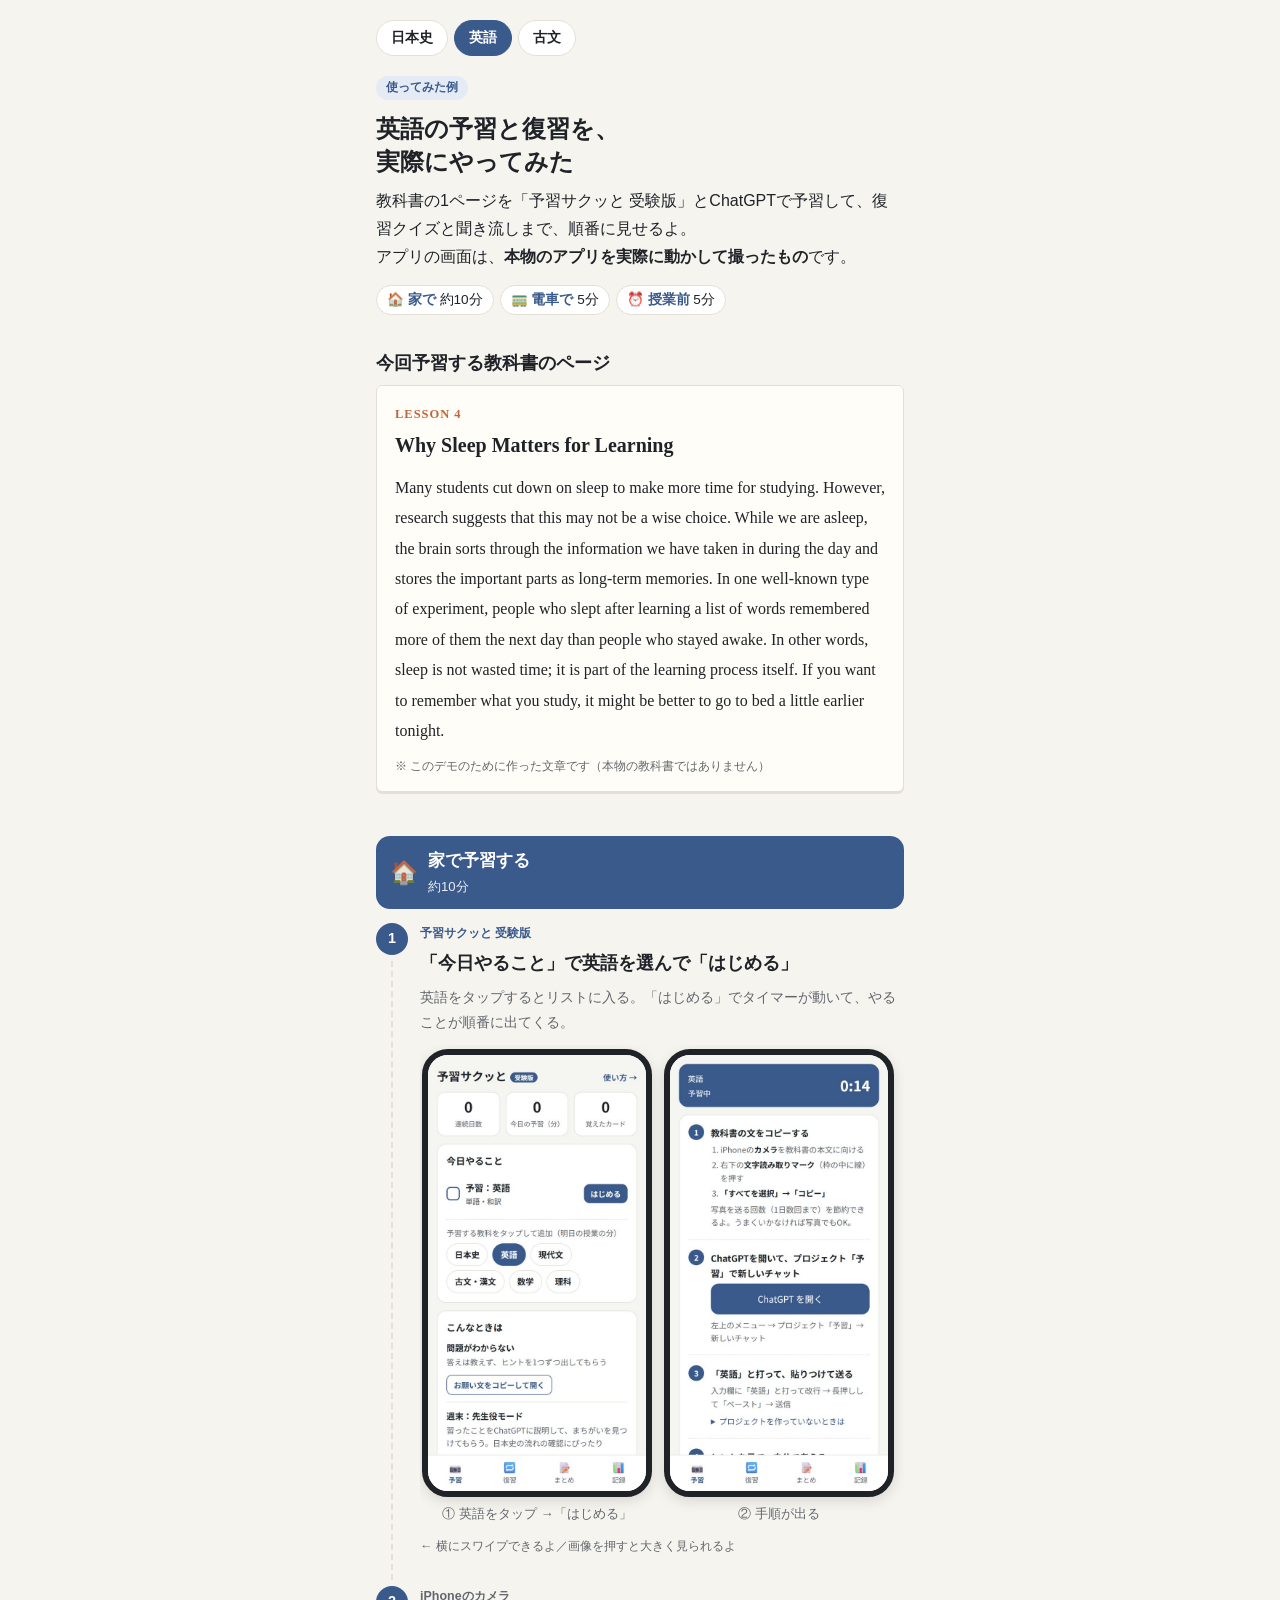
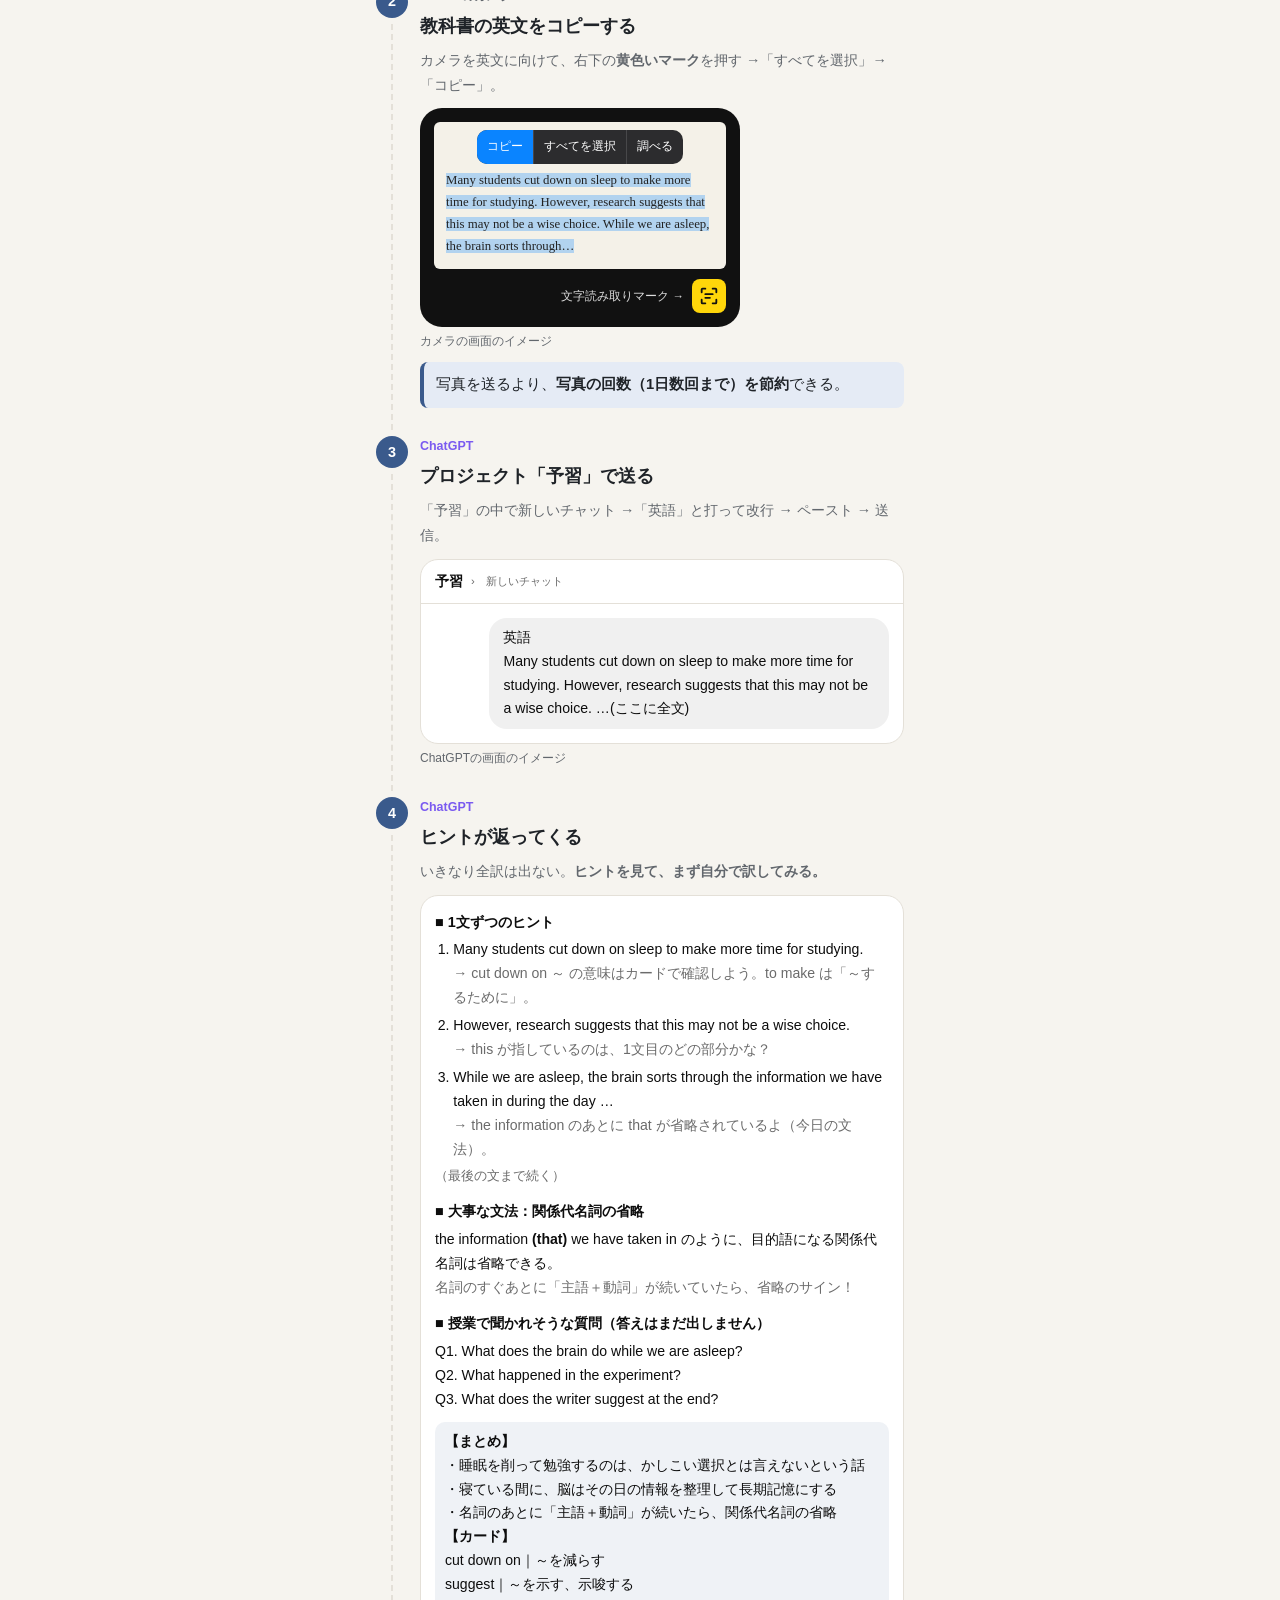
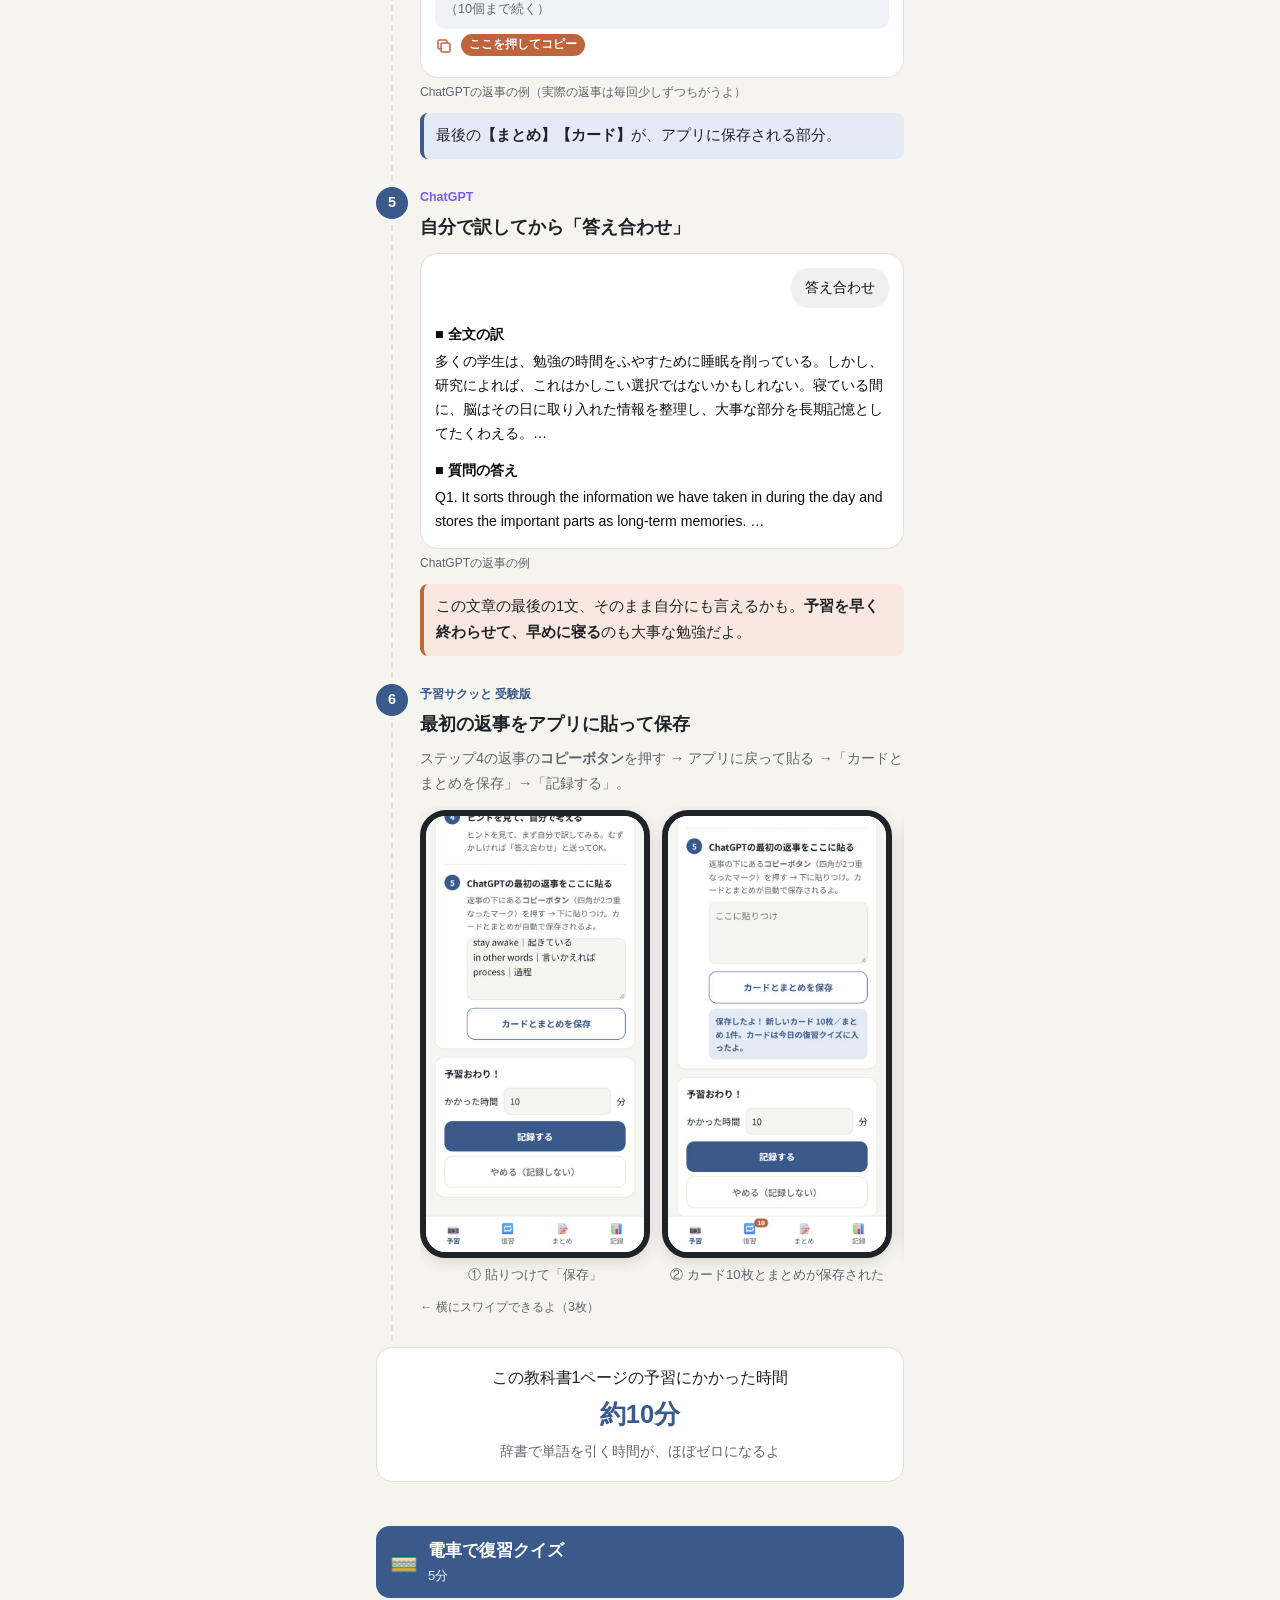
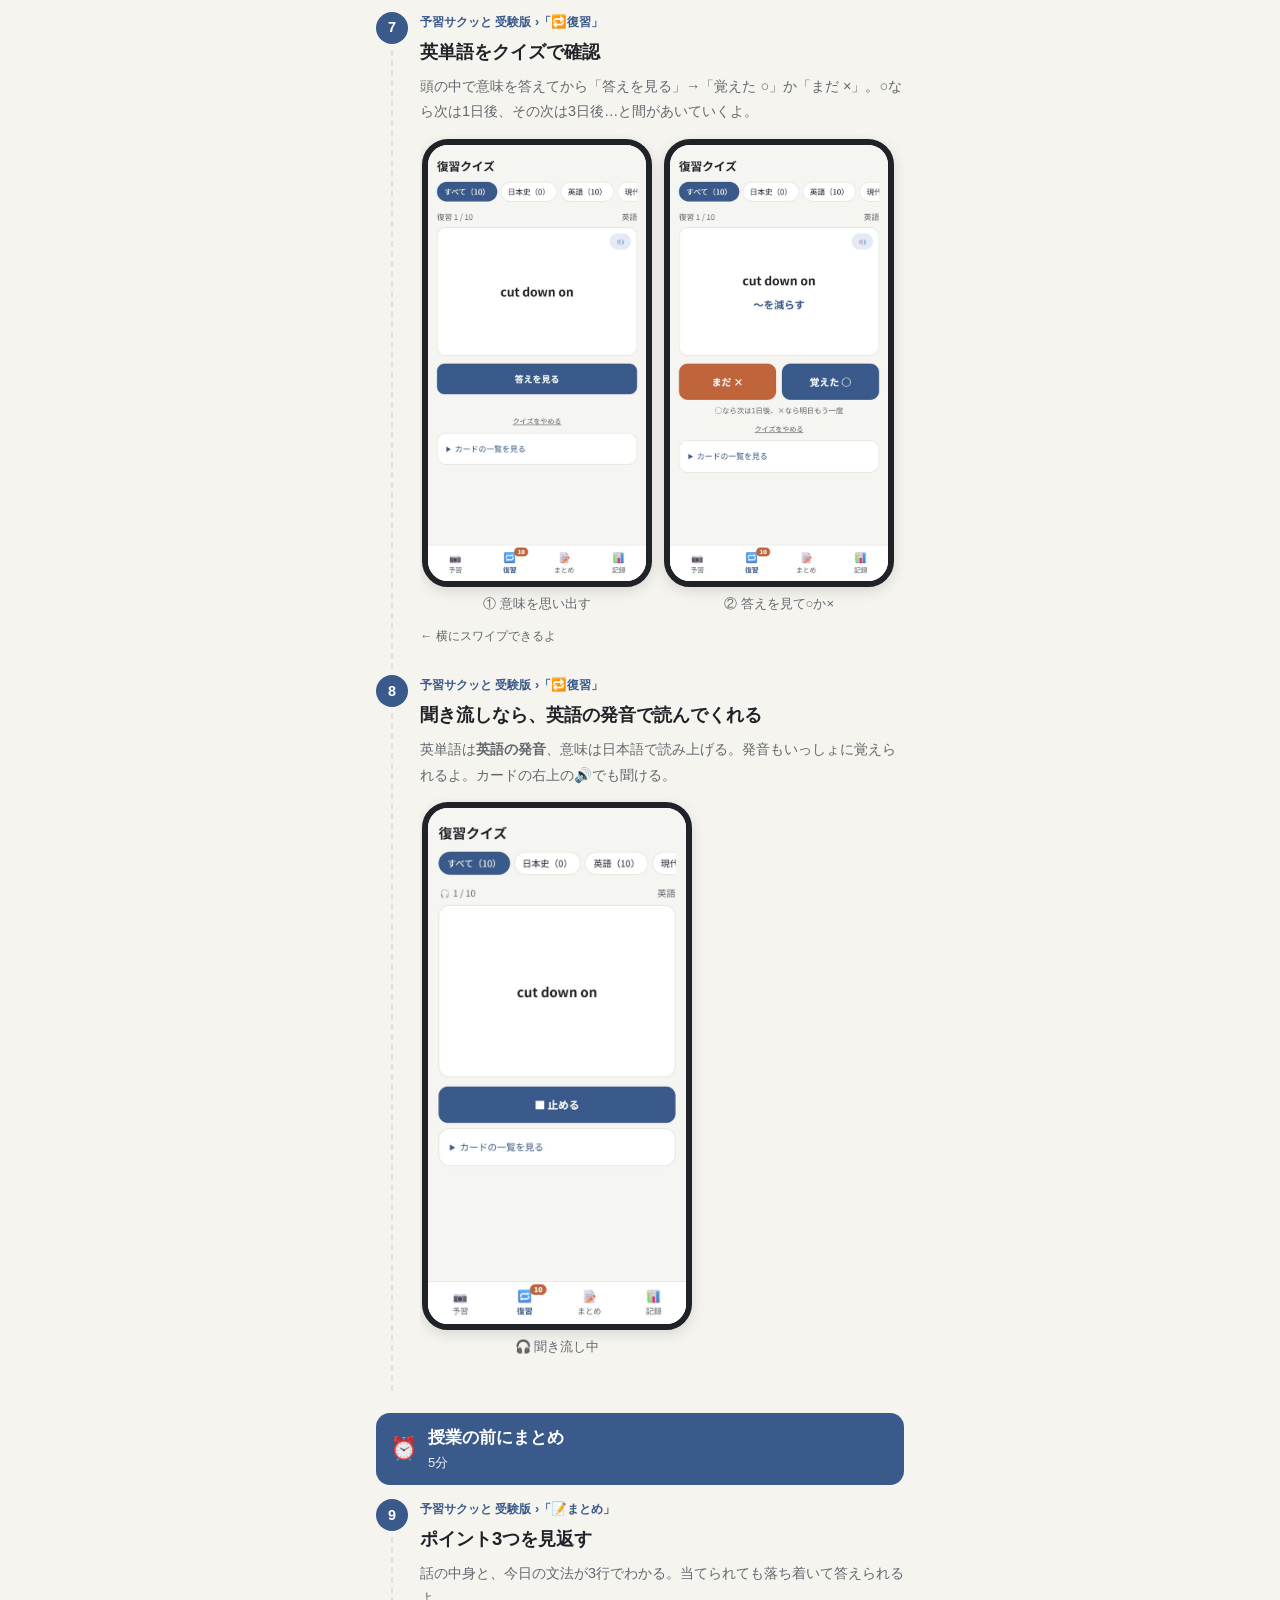
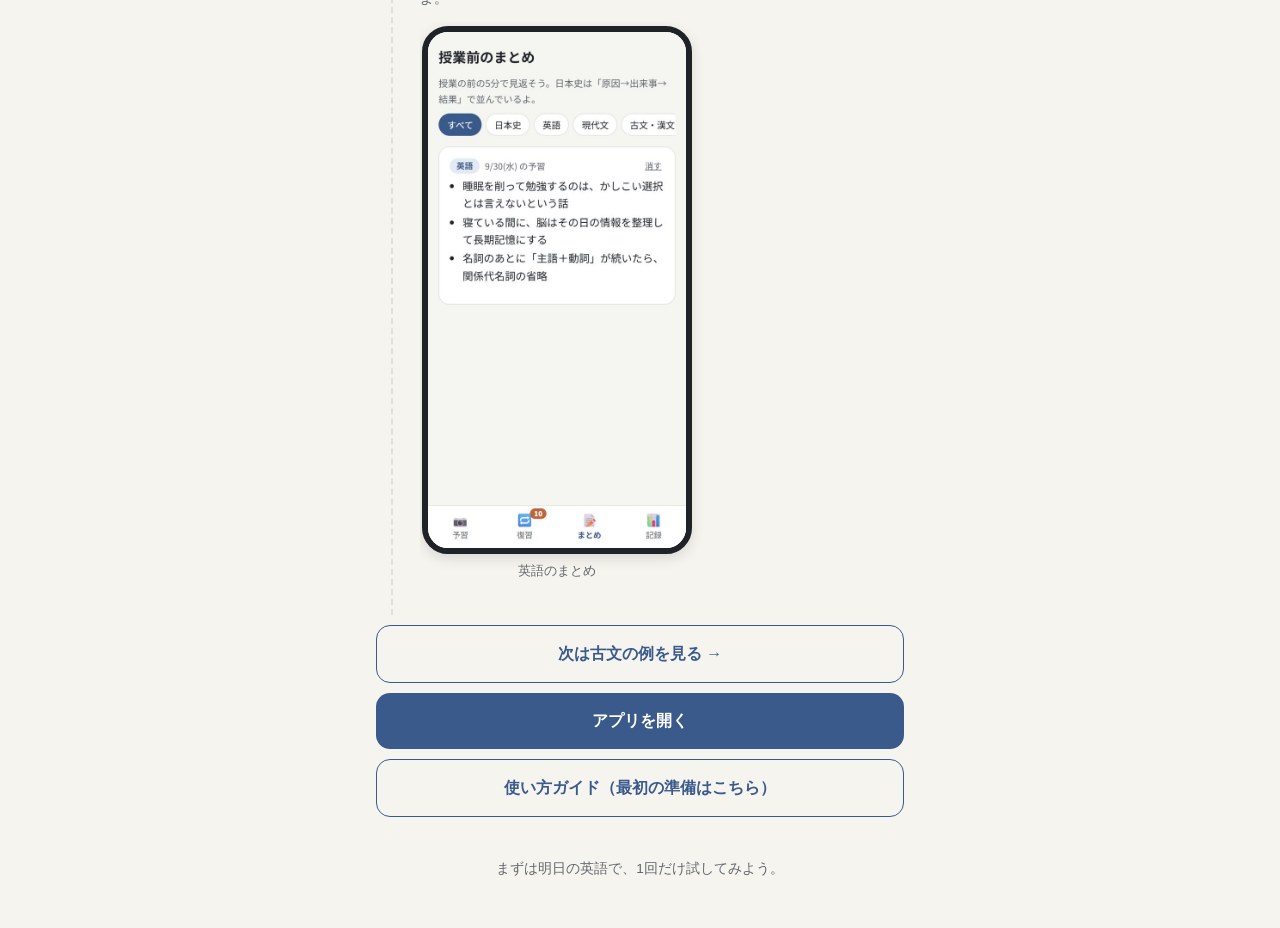
==== demo-en.html @ 30ebc2fa "英語（睡眠と記憶）と古文（伊勢物語・東下り）の「使ってみた例」ページを追加 Co-Authored-By: Claude Opus 5.5 <noreply@anthropic.com>" ====
<!DOCTYPE html>
<html lang="ja">
<head>
<meta charset="UTF-8">
<meta name="viewport" content="width=device-width, initial-scale=1, viewport-fit=cover">
<meta name="robots" content="noindex">
<meta name="theme-color" content="#3a5a8c">
<title>予習サクッと 受験版 使ってみた例（英語）</title>
<meta name="description" content="英語の教科書1ページを、予習サクッと 受験版とChatGPTで予習し、復習クイズ・聞き流しまでやってみた実例">
<link rel="icon" href="favicon.png">
<link rel="apple-touch-icon" href="apple-touch-icon.png">
<link rel="stylesheet" href="demo/demo.css?v=1">
</head>
<body>
<div class="wrap">

  <nav class="subj-nav" aria-label="教科">
    <a href="demo.html">日本史</a>
    <a href="demo-en.html" class="on">英語</a>
    <a href="demo-ko.html">古文</a>
  </nav>
  <span class="tag">使ってみた例</span>
  <h1>英語の予習と復習を、<br>実際にやってみた</h1>
  <p>教科書の1ページを「予習サクッと 受験版」とChatGPTで予習して、復習クイズと聞き流しまで、順番に見せるよ。<br>アプリの画面は、<b>本物のアプリを実際に動かして撮ったもの</b>です。</p>
  <div class="flow">
    <span>🏠 <b>家で</b> 約10分</span>
    <span>🚃 <b>電車で</b> 5分</span>
    <span>⏰ <b>授業前</b> 5分</span>
  </div>

  <!-- 教科書 -->
  <h2 style="margin-top:32px">今回予習する教科書のページ</h2>
  <div class="textbook">
    <div class="lesson">LESSON 4</div>
    <h3>Why Sleep Matters for Learning</h3>
    <p>Many students cut down on sleep to make more time for studying. However, research suggests that this may not be a wise choice. While we are asleep, the brain sorts through the information we have taken in during the day and stores the important parts as long-term memories. In one well-known type of experiment, people who slept after learning a list of words remembered more of them the next day than people who stayed awake. In other words, sleep is not wasted time; it is part of the learning process itself. If you want to remember what you study, it might be better to go to bed a little earlier tonight.</p>
    <div class="note">※ このデモのために作った文章です（本物の教科書ではありません）</div>
  </div>

  <!-- ===== 家で ===== -->
  <div class="scene-head"><span class="icon">🏠</span><div><b>家で予習する</b><span>約10分</span></div></div>

  <div class="step" data-no="1">
    <div class="where app">予習サクッと 受験版</div>
    <h2>「今日やること」で英語を選んで「はじめる」</h2>
    <p class="sub" style="margin:0">英語をタップするとリストに入る。「はじめる」でタイマーが動いて、やることが順番に出てくる。</p>
    <div class="shots">
      <figure><div class="phone"><a href="demo/en-01-plan.jpg"><img src="demo/en-01-plan.jpg" alt="今日やることの画面。英語をタップしてリストに追加したところ" width="600" height="1200" loading="lazy"></a></div><figcaption>① 英語をタップ →「はじめる」</figcaption></figure>
      <figure><div class="phone"><a href="demo/en-02-steps.jpg"><img src="demo/en-02-steps.jpg" alt="英語の予習の手順が表示された画面" width="600" height="1200" loading="lazy"></a></div><figcaption>② 手順が出る</figcaption></figure>
    </div>
    <div class="swipe">← 横にスワイプできるよ／画像を押すと大きく見られるよ</div>
  </div>

  <div class="step" data-no="2">
    <div class="where">iPhoneのカメラ</div>
    <h2>教科書の英文をコピーする</h2>
    <p class="sub" style="margin:0">カメラを英文に向けて、右下の<b>黄色いマーク</b>を押す →「すべてを選択」→「コピー」。</p>
    <div class="camera" aria-label="カメラの文字読み取りのイメージ">
      <div class="menu"><span class="hi">コピー</span><span>すべてを選択</span><span>調べる</span></div>
      <div class="view" style="padding-top:48px">
        <mark>Many students cut down on sleep to make more time for studying. However, research suggests that this may not be a wise choice. While we are asleep, the brain sorts through…</mark>
      </div>
      <div class="bottom">
        <small>文字読み取りマーク →</small>
        <div class="livetext" aria-hidden="true">
          <svg width="22" height="22" viewBox="0 0 24 24" fill="none" stroke="#111" stroke-width="2" stroke-linecap="round"><path d="M4 8V5a1 1 0 0 1 1-1h3M16 4h3a1 1 0 0 1 1 1v3M20 16v3a1 1 0 0 1-1 1h-3M8 20H5a1 1 0 0 1-1-1v-3"/><path d="M8 10h8M8 14h5"/></svg>
        </div>
      </div>
    </div>
    <div class="caption-img">カメラの画面のイメージ</div>
    <div class="point">写真を送るより、<b>写真の回数（1日数回まで）を節約</b>できる。</div>
  </div>

  <div class="step" data-no="3">
    <div class="where chat">ChatGPT</div>
    <h2>プロジェクト「予習」で送る</h2>
    <p class="sub" style="margin:0">「予習」の中で新しいチャット →「英語」と打って改行 → ペースト → 送信。</p>
    <div class="gpt">
      <div class="bar">予習 <small>›　新しいチャット</small></div>
      <div class="body">
        <div class="user">英語
Many students cut down on sleep to make more time for studying. However, research suggests that this may not be a wise choice. …(ここに全文)</div>
      </div>
    </div>
    <div class="caption-img">ChatGPTの画面のイメージ</div>
  </div>

  <div class="step" data-no="4">
    <div class="where chat">ChatGPT</div>
    <h2>ヒントが返ってくる</h2>
    <p class="sub" style="margin:0">いきなり全訳は出ない。<b>ヒントを見て、まず自分で訳してみる。</b></p>
    <div class="gpt">
      <div class="body">
        <div class="ai">
          <h4>■ 1文ずつのヒント</h4>
          <ol>
            <li>Many students cut down on sleep to make more time for studying.<br><span class="hint">→ cut down on ～ の意味はカードで確認しよう。to make は「～するために」。</span></li>
            <li>However, research suggests that this may not be a wise choice.<br><span class="hint">→ this が指しているのは、1文目のどの部分かな？</span></li>
            <li>While we are asleep, the brain sorts through the information we have taken in during the day …<br><span class="hint">→ the information のあとに that が省略されているよ（今日の文法）。</span></li>
          </ol>
          <div class="more">（最後の文まで続く）</div>
          <h4>■ 大事な文法：関係代名詞の省略</h4>
          <p style="margin:0">the information <b>(that)</b> we have taken in のように、目的語になる関係代名詞は省略できる。<br><span class="hint">名詞のすぐあとに「主語＋動詞」が続いていたら、省略のサイン！</span></p>
          <h4>■ 授業で聞かれそうな質問（答えはまだ出しません）</h4>
          <p style="margin:0">Q1. What does the brain do while we are asleep?<br>Q2. What happened in the experiment?<br>Q3. What does the writer suggest at the end?</p>
          <div class="fmt">
            <b>【まとめ】</b><br>
            ・睡眠を削って勉強するのは、かしこい選択とは言えないという話<br>
            ・寝ている間に、脳はその日の情報を整理して長期記憶にする<br>
            ・名詞のあとに「主語＋動詞」が続いたら、関係代名詞の省略<br>
            <b>【カード】</b><br>
            cut down on｜～を減らす<br>
            suggest｜～を示す、示唆する<br>
            <span class="more">（10個まで続く）</span>
          </div>
          <div class="tools" aria-label="返事の下のボタン">
            <span class="copy" aria-label="コピー"><svg viewBox="0 0 24 24" fill="none" stroke="currentColor" stroke-width="2"><rect x="8" y="8" width="12" height="12" rx="2"/><path d="M16 8V6a2 2 0 0 0-2-2H6a2 2 0 0 0-2 2v8a2 2 0 0 0 2 2h2"/></svg></span>
          </div>
        </div>
      </div>
    </div>
    <div class="caption-img">ChatGPTの返事の例（実際の返事は毎回少しずつちがうよ）</div>
    <div class="point">最後の<b>【まとめ】【カード】</b>が、アプリに保存される部分。</div>
  </div>

  <div class="step" data-no="5">
    <div class="where chat">ChatGPT</div>
    <h2>自分で訳してから「答え合わせ」</h2>
    <div class="gpt">
      <div class="body">
        <div class="user">答え合わせ</div>
        <div class="ai">
          <h4>■ 全文の訳</h4>
          <p style="margin:0">多くの学生は、勉強の時間をふやすために睡眠を削っている。しかし、研究によれば、これはかしこい選択ではないかもしれない。寝ている間に、脳はその日に取り入れた情報を整理し、大事な部分を長期記憶としてたくわえる。…</p>
          <h4>■ 質問の答え</h4>
          <p style="margin:0">Q1. It sorts through the information we have taken in during the day and stores the important parts as long-term memories. …</p>
        </div>
      </div>
    </div>
    <div class="caption-img">ChatGPTの返事の例</div>
    <div class="point warm">この文章の最後の1文、そのまま自分にも言えるかも。<b>予習を早く終わらせて、早めに寝る</b>のも大事な勉強だよ。</div>
  </div>

  <div class="step" data-no="6">
    <div class="where app">予習サクッと 受験版</div>
    <h2>最初の返事をアプリに貼って保存</h2>
    <p class="sub" style="margin:0">ステップ4の返事の<b>コピーボタン</b>を押す → アプリに戻って貼る →「カードとまとめを保存」→「記録する」。</p>
    <div class="shots">
      <figure><div class="phone"><a href="demo/en-03-paste.jpg"><img src="demo/en-03-paste.jpg" alt="ChatGPTの返事を貼りつけた画面" width="600" height="1200" loading="lazy"></a></div><figcaption>① 貼りつけて「保存」</figcaption></figure>
      <figure><div class="phone"><a href="demo/en-04-saved.jpg"><img src="demo/en-04-saved.jpg" alt="新しいカード10枚、まとめ1件を保存したと表示されている" width="600" height="1200" loading="lazy"></a></div><figcaption>② カード10枚とまとめが保存された</figcaption></figure>
      <figure><div class="phone"><a href="demo/en-05-done.jpg"><img src="demo/en-05-done.jpg" alt="今日やることの英語に✓がつき、復習クイズ10枚が表示されている" width="600" height="1200" loading="lazy"></a></div><figcaption>③「記録する」で ✓</figcaption></figure>
    </div>
    <div class="swipe">← 横にスワイプできるよ（3枚）</div>
  </div>

  <div class="total">この教科書1ページの予習にかかった時間<br><b>約10分</b><br><span class="sub">辞書で単語を引く時間が、ほぼゼロになるよ</span></div>

  <!-- ===== 電車で ===== -->
  <div class="scene-head"><span class="icon">🚃</span><div><b>電車で復習クイズ</b><span>5分</span></div></div>

  <div class="step" data-no="7">
    <div class="where app">予習サクッと 受験版 ›「🔁復習」</div>
    <h2>英単語をクイズで確認</h2>
    <p class="sub" style="margin:0">頭の中で意味を答えてから「答えを見る」→「覚えた ○」か「まだ ×」。○なら次は1日後、その次は3日後…と間があいていくよ。</p>
    <div class="shots">
      <figure><div class="phone"><a href="demo/en-07-quiz-q.jpg"><img src="demo/en-07-quiz-q.jpg" alt="クイズの問題。cut down on と表示されている" width="600" height="1200" loading="lazy"></a></div><figcaption>① 意味を思い出す</figcaption></figure>
      <figure><div class="phone"><a href="demo/en-08-quiz-a.jpg"><img src="demo/en-08-quiz-a.jpg" alt="クイズの答え。〜を減らす と表示されている" width="600" height="1200" loading="lazy"></a></div><figcaption>② 答えを見て○か×</figcaption></figure>
    </div>
    <div class="swipe">← 横にスワイプできるよ</div>
  </div>

  <div class="step" data-no="8">
    <div class="where app">予習サクッと 受験版 ›「🔁復習」</div>
    <h2>聞き流しなら、英語の発音で読んでくれる</h2>
    <p class="sub" style="margin:0">英単語は<b>英語の発音</b>、意味は日本語で読み上げる。発音もいっしょに覚えられるよ。カードの右上の🔊でも聞ける。</p>
    <div class="shots one">
      <figure><div class="phone"><a href="demo/en-10-listen.jpg"><img src="demo/en-10-listen.jpg" alt="聞き流しの画面。cut down on が表示され、止めるボタンがある" width="600" height="1200" loading="lazy"></a></div><figcaption>🎧 聞き流し中</figcaption></figure>
    </div>
  </div>

  <!-- ===== 授業前 ===== -->
  <div class="scene-head"><span class="icon">⏰</span><div><b>授業の前にまとめ</b><span>5分</span></div></div>
  <div class="step" data-no="9">
    <div class="where app">予習サクッと 受験版 ›「📝まとめ」</div>
    <h2>ポイント3つを見返す</h2>
    <p class="sub" style="margin:0">話の中身と、今日の文法が3行でわかる。当てられても落ち着いて答えられるよ。</p>
    <div class="shots one">
      <figure><div class="phone"><a href="demo/en-11-notes.jpg"><img src="demo/en-11-notes.jpg" alt="授業前のまとめ画面。英語のポイントが3つ並んでいる" width="600" height="1200" loading="lazy"></a></div><figcaption>英語のまとめ</figcaption></figure>
    </div>
  </div>

  <div style="display:grid;gap:10px;margin-top:32px">
    <a class="btn ghost" href="demo-ko.html">次は古文の例を見る →</a>
    <a class="btn" href="./">アプリを開く</a>
    <a class="btn ghost" href="guide.html#junbi">使い方ガイド（最初の準備はこちら）</a>
  </div>
  <footer>まずは明日の英語で、1回だけ試してみよう。</footer>
</div>
</body>
</html>
---- demo/demo.css ----
/* 使ってみた例（demo*.html）の共通デザイン（予習サクッとの demo.css を青にしたもの） */
:root {
  --bg: #f6f4ef;
  --card: #ffffff;
  --text: #1f2328;
  --sub: #62676d;
  --line: #e4e0d8;
  --accent: #3a5a8c;
  --on-accent: #ffffff;
  --accent-soft: #e5ebf5;
  --warm: #c0643c;
  --warm-soft: #f8e8df;
  --paper: #fffdf7;
  --gpt-bg: #ffffff;
  --gpt-user: #f0f0f0;
  --gpt-text: #0d0d0d;
  --gpt-sub: #6b6b6b;
}
@media (prefers-color-scheme: dark) {
  :root {
    --bg: #17191c;
    --card: #22252a;
    --text: #eceae6;
    --sub: #a3a7ad;
    --line: #34383e;
    --accent: #92b1e3;
    --on-accent: #111a2a;
    --accent-soft: #232d3d;
    --warm: #e38c64;
    --warm-soft: #3a2a22;
    --paper: #26241f;
    --gpt-bg: #212121;
    --gpt-user: #303030;
    --gpt-text: #ececec;
    --gpt-sub: #a0a0a0;
  }
}
* { box-sizing: border-box; }
html, body { margin: 0; }
body {
  background: var(--bg);
  color: var(--text);
  font-family: -apple-system, BlinkMacSystemFont, "Hiragino Sans", "Noto Sans JP", "Yu Gothic UI", sans-serif;
  line-height: 1.75;
  -webkit-text-size-adjust: 100%;
}
.wrap { max-width: 560px; margin: 0 auto; padding: 20px 16px calc(48px + env(safe-area-inset-bottom)); }
h1 { font-size: 1.5rem; line-height: 1.4; margin: 12px 0 8px; }
h2 { font-size: 1.15rem; margin: 0 0 6px; }
p { margin: 0 0 12px; }
.sub { color: var(--sub); font-size: .9rem; }
.tag {
  display: inline-block; background: var(--accent-soft); color: var(--accent);
  font-size: .78rem; font-weight: 700; padding: 1px 10px; border-radius: 99px;
}
.tag.warm { background: var(--warm-soft); color: var(--warm); }
.btn {
  display: block; text-align: center; text-decoration: none;
  padding: 14px; border-radius: 14px; font-weight: 700;
  background: var(--accent); color: var(--on-accent);
}
.btn.ghost { background: transparent; color: var(--accent); border: 1.5px solid var(--accent); }

/* 流れ */
.flow { display: flex; flex-wrap: wrap; gap: 6px; margin: 14px 0 0; font-size: .85rem; }
.flow span { background: var(--card); border: 1px solid var(--line); border-radius: 99px; padding: 2px 10px; }
.flow b { color: var(--accent); }

/* 場面の見出し */
.scene-head {
  display: flex; align-items: center; gap: 10px;
  margin: 44px 0 14px; padding: 10px 14px;
  background: var(--accent); color: var(--on-accent); border-radius: 14px;
}
.scene-head .icon { font-size: 1.4rem; }
.scene-head b { font-size: 1.05rem; }
.scene-head span { font-size: .82rem; opacity: .9; display: block; }

/* ステップ */
.step { position: relative; padding-left: 44px; margin-bottom: 28px; }
.step::before {
  content: attr(data-no);
  position: absolute; left: 0; top: 0;
  width: 32px; height: 32px; border-radius: 50%;
  background: var(--accent); color: var(--on-accent);
  display: grid; place-items: center; font-weight: 700; font-size: .9rem;
}
.step::after {
  content: ""; position: absolute; left: 15px; top: 38px; bottom: -22px;
  border-left: 2px dashed var(--line);
}
.step:last-child::after { display: none; }
.where { font-size: .78rem; font-weight: 700; color: var(--sub); margin-bottom: 2px; }
.where.app { color: var(--accent); }
.where.chat { color: #7a5af0; }
@media (prefers-color-scheme: dark) { .where.chat { color: #b3a1ff; } }

/* スクリーンショット */
.shots {
  display: flex; gap: 12px; overflow-x: auto; scroll-snap-type: x mandatory;
  padding: 4px 2px 10px; margin: 10px 0 0; -webkit-overflow-scrolling: touch;
}
.shots figure { flex: none; width: 230px; margin: 0; scroll-snap-align: start; }
.shots.one figure { width: min(270px, 100%); }
.phone {
  border: 6px solid #1f2328; border-radius: 26px; overflow: hidden;
  background: #fff; box-shadow: 0 4px 14px rgba(0,0,0,.12);
}
.phone img { display: block; width: 100%; height: auto; }
figcaption { font-size: .82rem; color: var(--sub); text-align: center; margin-top: 6px; }
.swipe { font-size: .78rem; color: var(--sub); }

/* 教科書 */
.textbook {
  background: var(--paper); border: 1px solid var(--line); border-radius: 6px;
  padding: 18px 18px 14px; box-shadow: 0 2px 0 var(--line);
  font-family: Georgia, "Times New Roman", serif;
}
.textbook .lesson { font-size: .78rem; letter-spacing: .08em; color: var(--warm); font-weight: 700; font-family: inherit; }
.textbook h3 { font-size: 1.25rem; margin: 2px 0 10px; }
.textbook p { font-size: 1rem; line-height: 1.9; margin: 0; }
.textbook .note { font-family: -apple-system, "Hiragino Sans", "Yu Gothic UI", sans-serif; font-size: .75rem; color: var(--sub); margin-top: 10px; }

/* カメラの文字読み取り（イメージ） */
.camera {
  background: #111; border-radius: 22px; padding: 14px; position: relative; margin-top: 10px;
  max-width: 320px;
}
.camera .view {
  background: #f4f1e8; border-radius: 6px; padding: 12px; color: #222;
  font-family: Georgia, serif; font-size: .8rem; line-height: 1.7;
}
.camera mark { background: rgba(10, 132, 255, .28); color: inherit; }
.camera .menu {
  position: absolute; left: 50%; top: 22px; transform: translateX(-50%);
  background: #2c2c2e; color: #fff; border-radius: 10px;
  font-size: .78rem; display: flex; overflow: hidden; white-space: nowrap;
  font-family: -apple-system, "Hiragino Sans", sans-serif;
}
.camera .menu span { padding: 6px 10px; }
.camera .menu span + span { border-left: 1px solid #48484a; }
.camera .menu span.hi { background: #0a84ff; }
.camera .bottom { display: flex; justify-content: flex-end; align-items: center; gap: 8px; margin-top: 10px; }
.camera .bottom small { color: #ddd; font-size: .72rem; }
.livetext {
  width: 34px; height: 34px; border-radius: 8px; background: #ffd60a;
  display: grid; place-items: center;
}

/* ChatGPT（イメージ） */
.gpt {
  background: var(--gpt-bg); color: var(--gpt-text);
  border: 1px solid var(--line); border-radius: 18px; overflow: hidden; margin-top: 10px;
  font-size: .88rem; line-height: 1.7;
}
.gpt .bar {
  display: flex; align-items: center; gap: 8px; padding: 10px 14px;
  border-bottom: 1px solid var(--line); font-weight: 700; font-size: .85rem;
}
.gpt .bar small { color: var(--gpt-sub); font-weight: 500; }
.gpt .body { padding: 14px; display: grid; gap: 14px; }
.gpt .user {
  justify-self: end; max-width: 88%;
  background: var(--gpt-user); border-radius: 18px; padding: 8px 14px; white-space: pre-wrap;
}
.gpt .user .img {
  display: inline-block; font-size: .75rem; padding: 1px 8px; border-radius: 6px;
  background: rgba(0,0,0,.08); margin-bottom: 4px;
}
.gpt .ai { white-space: normal; }
.gpt .ai h4 { font-size: .9rem; margin: 12px 0 4px; }
.gpt .ai h4:first-child { margin-top: 0; }
.gpt .ai ol, .gpt .ai ul { margin: 0; padding-left: 1.3em; }
.gpt .ai li { margin-bottom: 4px; }
.gpt .ai .hint { color: var(--gpt-sub); }
.gpt .ai .fmt { background: rgba(58, 90, 140, .08); border-radius: 10px; padding: 8px 10px; margin-top: 10px; }
.gpt .ai .more { color: var(--gpt-sub); font-size: .8rem; }
.gpt .tools { display: flex; gap: 14px; align-items: center; margin-top: 8px; color: var(--gpt-sub); }
.gpt .tools svg { width: 18px; height: 18px; }
.gpt .tools .copy { position: relative; color: var(--warm); }
.gpt .tools .copy::after {
  content: "ここを押してコピー"; position: absolute; left: 26px; top: -3px; white-space: nowrap;
  background: var(--warm); color: var(--on-accent); font-size: .72rem; font-weight: 700;
  padding: 1px 8px; border-radius: 99px;
}
.gpt .input {
  margin: 0 14px 14px; border: 1px solid var(--line); border-radius: 24px;
  padding: 8px 14px; color: var(--gpt-sub); font-size: .82rem; display: flex; justify-content: space-between;
}
.caption-img { font-size: .75rem; color: var(--sub); margin-top: 4px; }

.point {
  border-left: 4px solid var(--accent); background: var(--accent-soft);
  padding: 10px 12px; border-radius: 8px; font-size: .92rem; margin-top: 10px;
}
.point.warm { border-color: var(--warm); background: var(--warm-soft); }
.total {
  text-align: center; background: var(--card); border: 1px solid var(--line);
  border-radius: 16px; padding: 16px; margin: 8px 0 0;
}
.total b { font-size: 1.6rem; color: var(--accent); }
footer { margin-top: 40px; text-align: center; color: var(--sub); font-size: .85rem; }

/* 教科の切りかえ */
.subj-nav { display: flex; gap: 6px; overflow-x: auto; margin: 0 0 14px; padding-bottom: 2px; scrollbar-width: none; }
.subj-nav::-webkit-scrollbar { display: none; }
.subj-nav a {
  flex: none; text-decoration: none; font-size: .85rem; font-weight: 700;
  padding: 5px 14px; border-radius: 99px; border: 1px solid var(--line);
  background: var(--card); color: var(--text);
}
.subj-nav a.on { background: var(--accent); border-color: var(--accent); color: var(--on-accent); }

/* 数学の教科書 */
.textbook.math { font-family: -apple-system, BlinkMacSystemFont, "Hiragino Sans", "Noto Sans JP", "Yu Gothic UI", sans-serif; }
.textbook.math p { font-size: .95rem; line-height: 1.85; }
.f { font-family: "Times New Roman", Georgia, serif; font-style: italic; font-size: 1.08em; white-space: nowrap; }
.def { border: 1.5px solid var(--warm); border-radius: 8px; padding: 10px 12px; margin: 12px 0; }
.rei { background: var(--accent-soft); border-radius: 8px; padding: 10px 12px; }
.def .t, .rei .t { display: block; font-size: .8rem; font-weight: 700; margin-bottom: 2px; }
.def .t { color: var(--warm); }
.rei .t { color: var(--accent); }

/* 縦書きの教科書（国語） */
.textbook.tate { font-family: "Hiragino Mincho ProN", "Yu Mincho", "YuMincho", "Noto Serif JP", serif; padding: 16px 14px 12px; }
.tate-body {
  writing-mode: vertical-rl; width: 100%; height: 340px; overflow-x: auto; overflow-y: hidden;
  font-size: 1rem; line-height: 1.95; letter-spacing: .03em;
}
.tate-body h3 { font-size: 1.15rem; margin: 0 0 0 10px; }
.tate-body .by { font-size: .8rem; color: var(--sub); margin: 0 0 0 16px; text-align: end; }
.tate-body p { margin: 0; text-indent: 1em; font-size: 1rem; line-height: 1.95; }
.scroll-hint { font-family: -apple-system, "Hiragino Sans", "Yu Gothic UI", sans-serif; font-size: .75rem; color: var(--sub); margin-top: 6px; }

/* 漢文（返り点は小さく、字の下に入れる） */
.tate-body.kanbun p { font-size: 1.2rem; letter-spacing: .1em; line-height: 2.3; text-indent: 0; }
.kt { font-size: .5em; letter-spacing: 0; color: var(--warm); font-weight: 700; }

/* ChatGPTに送る写真（イメージ） */
.photo-thumb {
  display: block; width: 128px; height: 92px; border-radius: 10px; margin: 2px 0 6px auto;
  border: 1px solid rgba(0,0,0,.12); position: relative; overflow: hidden;
  background-color: #f7f3e8;
  background-image: repeating-linear-gradient(to bottom, transparent 0 8px, rgba(0,0,0,.2) 8px 10px);
  background-size: 78% 64%; background-position: center 40%; background-repeat: no-repeat;
}
.photo-thumb.tate { background-image: repeating-linear-gradient(to left, transparent 0 8px, rgba(0,0,0,.2) 8px 10px); }
.photo-thumb span {
  position: absolute; left: 6px; bottom: 5px; font-size: .64rem; line-height: 1.5;
  background: rgba(0,0,0,.6); color: #fff; padding: 0 6px; border-radius: 4px;
}

/* 日本史の教科書（横書き） */
.textbook.jp { font-family: "Hiragino Mincho ProN", "Yu Mincho", "YuMincho", "Noto Serif JP", serif; }
.textbook.jp p { font-size: .98rem; line-height: 1.95; text-indent: 1em; }
.textbook.jp p + p { margin-top: 6px; }
.textbook.jp b { font-family: -apple-system, "Hiragino Sans", "Yu Gothic UI", sans-serif; font-weight: 800; }
.camera .view.jp { font-family: "Hiragino Mincho ProN", "Yu Mincho", serif; }

/* 原因→出来事→結果 */
.flow3 { display: grid; gap: 4px; margin: 4px 0; }
.flow3 div { background: var(--card); border: 1px solid var(--line); border-radius: 10px; padding: 5px 10px; }
.flow3 small { color: var(--warm); font-weight: 800; margin-right: 6px; }

/* 復習のタイミング */
.timeline { display: flex; align-items: flex-start; margin: 14px 0 6px; }
.timeline .pt { flex: 1; text-align: center; position: relative; font-size: .72rem; }
.timeline .pt::before {
  content: ""; position: absolute; top: 11px; left: -50%; width: 100%;
  border-top: 2px dashed var(--line); z-index: 0;
}
.timeline .pt:first-child::before { display: none; }
.timeline .dot {
  position: relative; z-index: 1; margin: 0 auto 4px;
  width: 24px; height: 24px; border-radius: 50%;
  background: var(--accent); color: var(--on-accent);
  display: grid; place-items: center; font-size: .68rem; font-weight: 700;
}
.timeline .pt:first-child .dot { background: var(--warm); }
.timeline .pt span { display: block; line-height: 1.35; }
.card-box { background: var(--card); border: 1px solid var(--line); border-radius: 16px; padding: 14px; margin-top: 10px; }
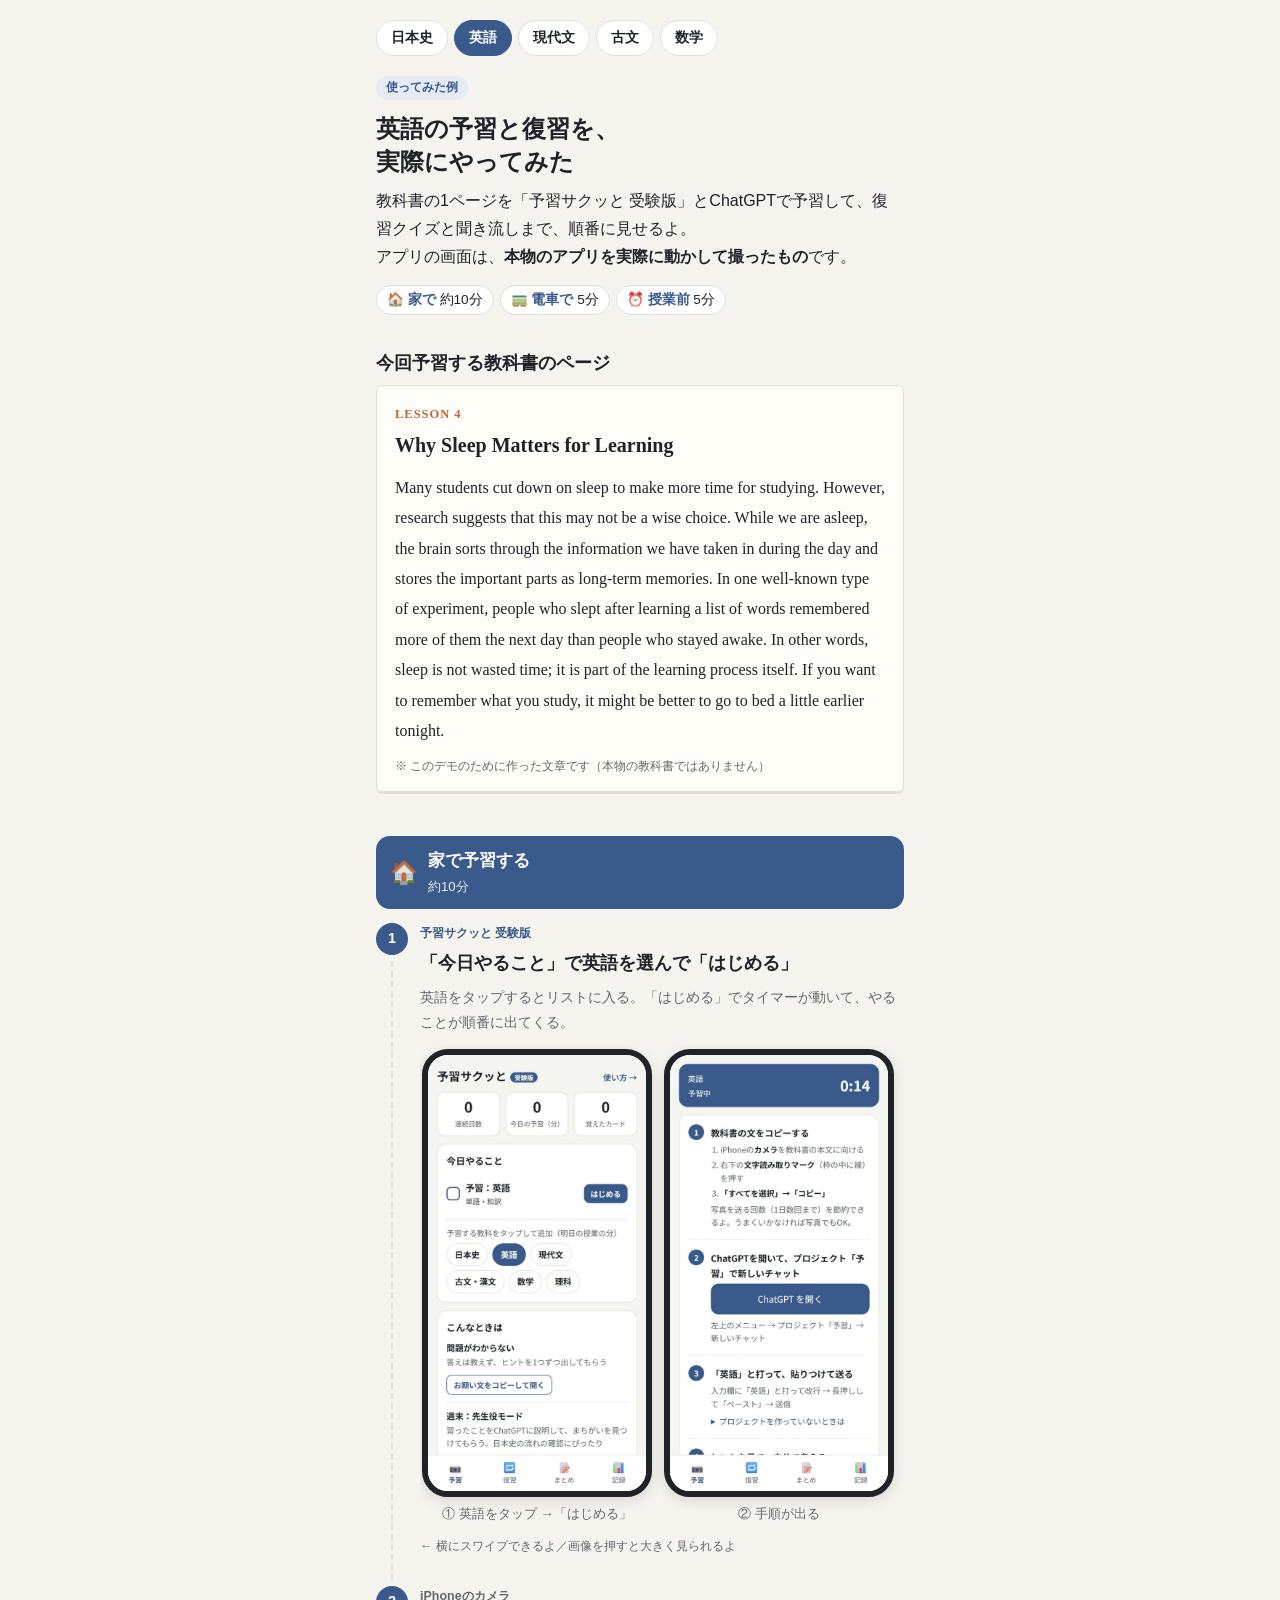
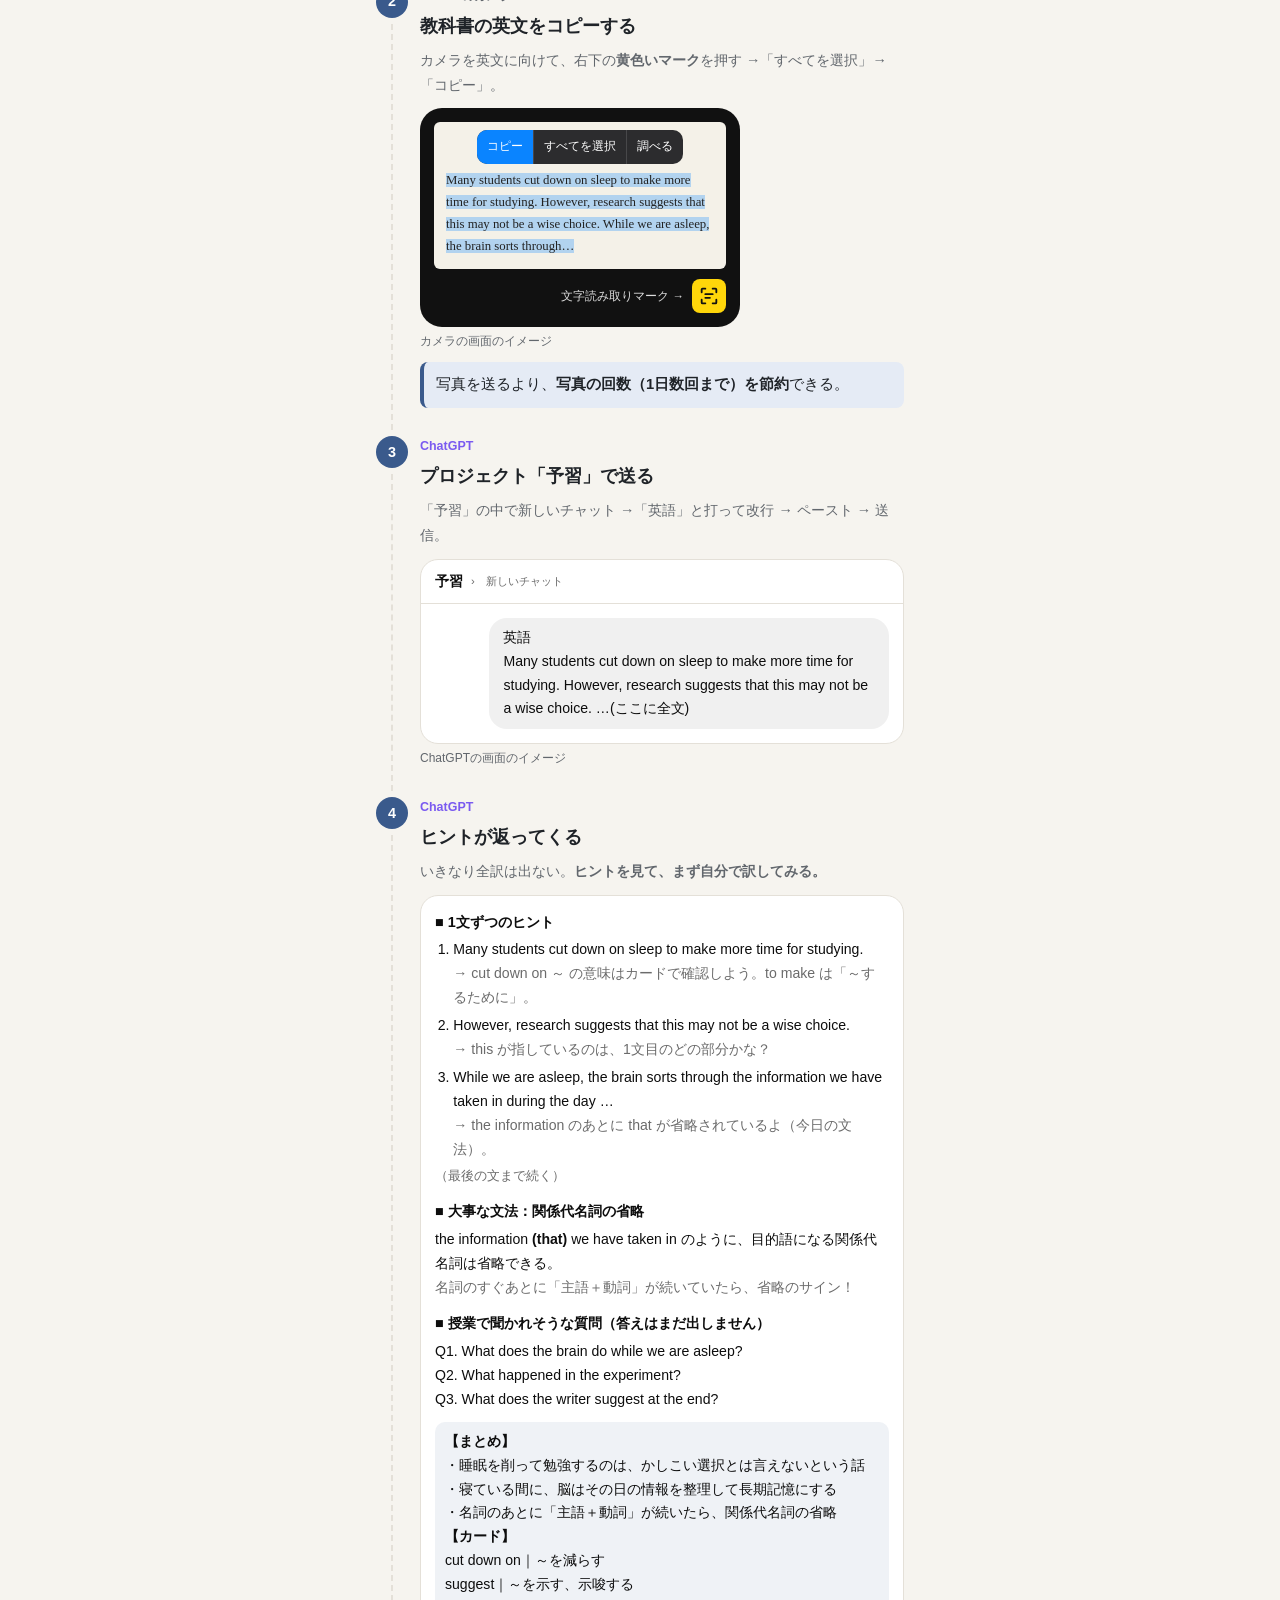
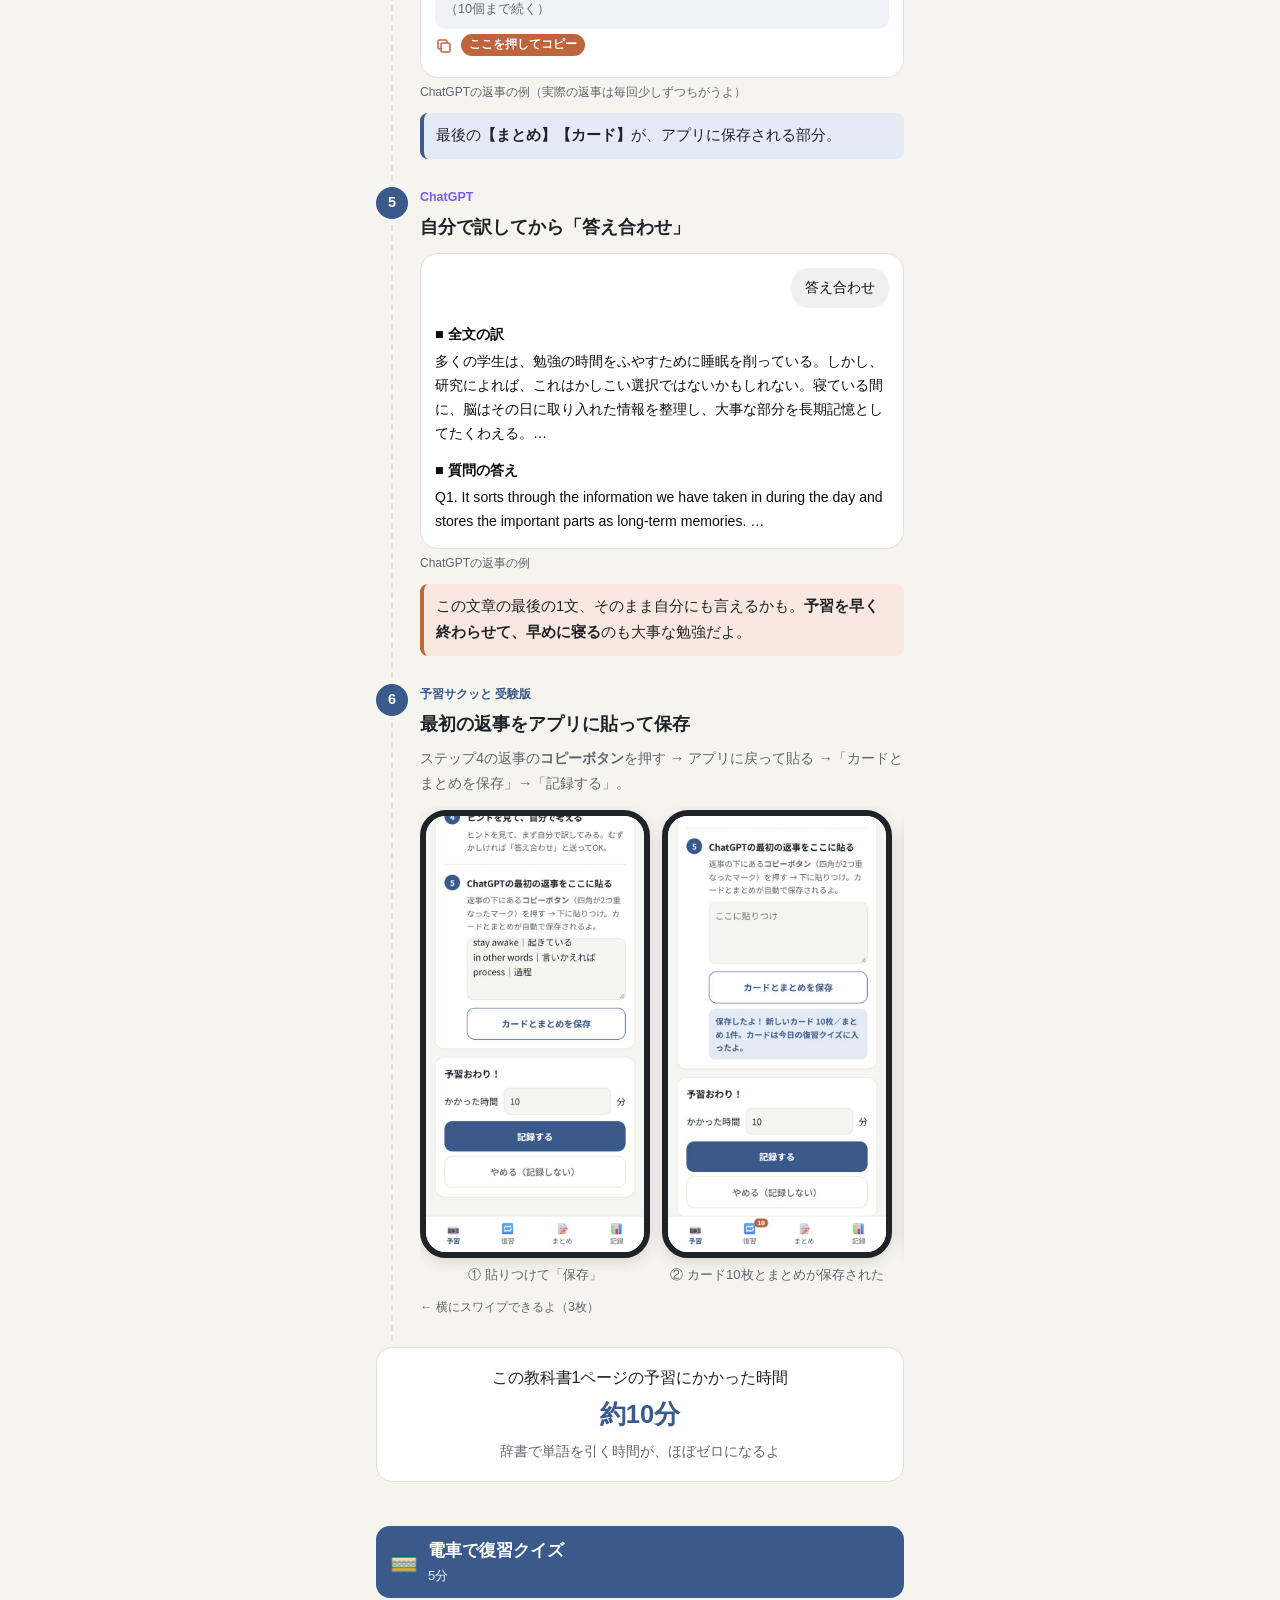
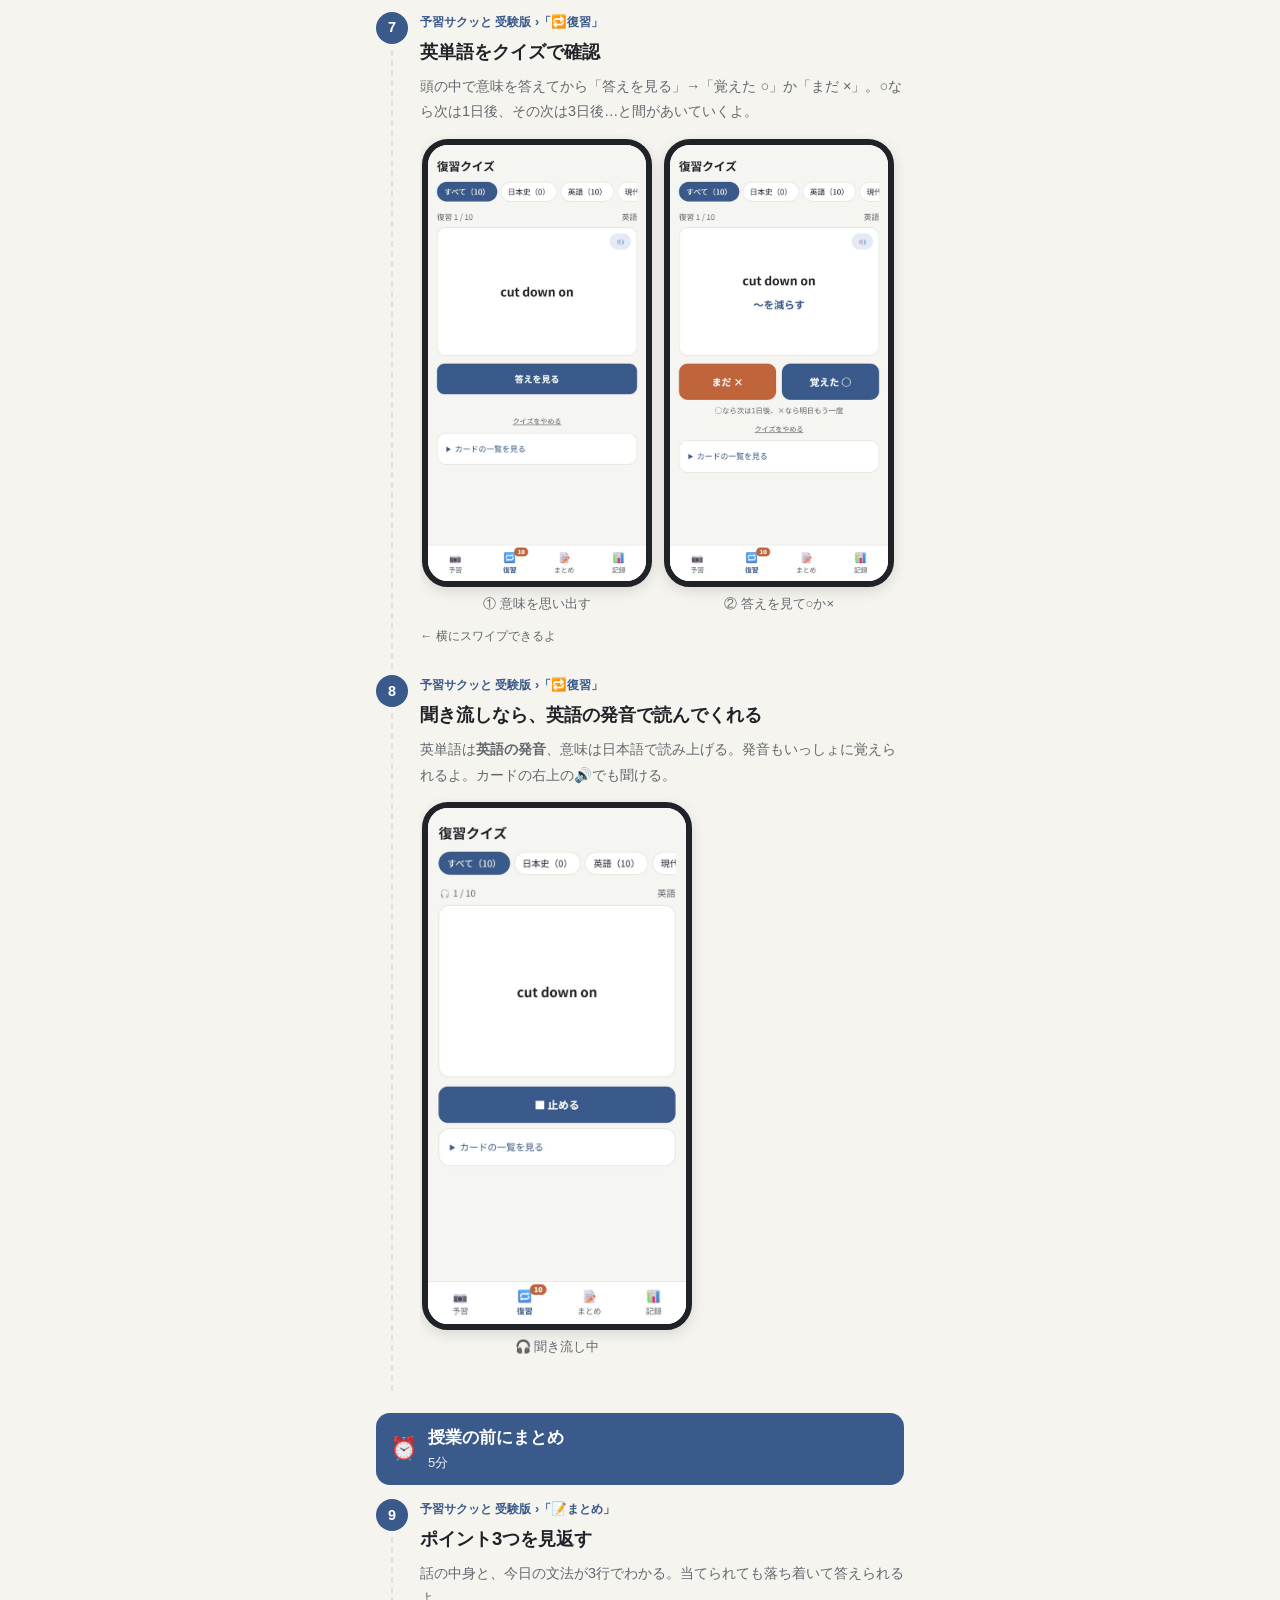
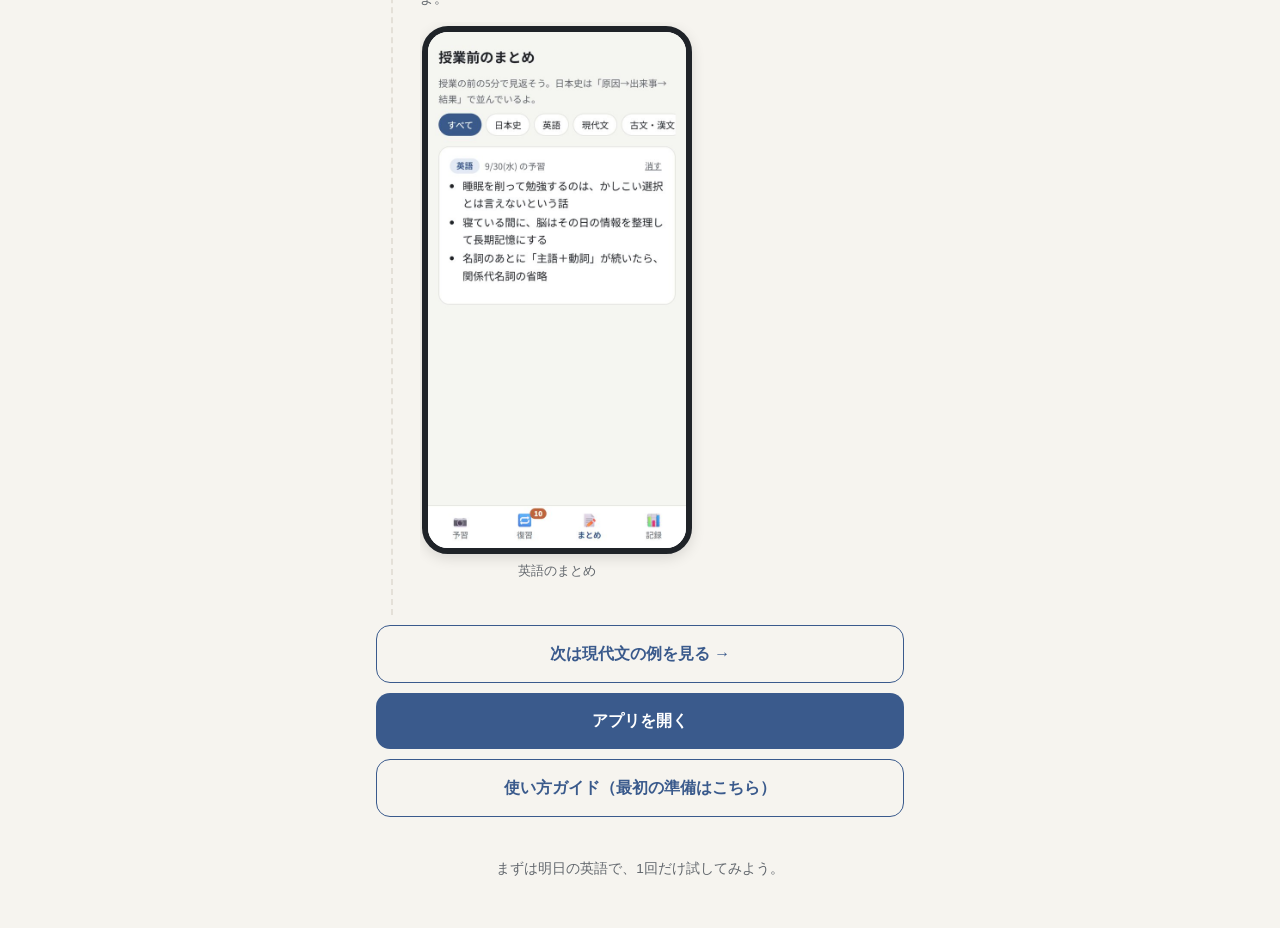
==== commit 3e3ab937: "数学（対数の性質）と現代文（忘れるという力）の「使ってみた例」を追加、教科タブを5教科に Co-Authored-By: Claude Opus 5.5 <noreply@anthropic.com>" ====
--- a/demo-en.html
+++ b/demo-en.html
@@ -17,7 +17,9 @@
   <nav class="subj-nav" aria-label="教科">
     <a href="demo.html">日本史</a>
     <a href="demo-en.html" class="on">英語</a>
+    <a href="demo-ge.html">現代文</a>
     <a href="demo-ko.html">古文</a>
+    <a href="demo-ma.html">数学</a>
   </nav>
   <span class="tag">使ってみた例</span>
   <h1>英語の予習と復習を、<br>実際にやってみた</h1>
@@ -190,7 +192,7 @@
   </div>
 
   <div style="display:grid;gap:10px;margin-top:32px">
-    <a class="btn ghost" href="demo-ko.html">次は古文の例を見る →</a>
+    <a class="btn ghost" href="demo-ge.html">次は現代文の例を見る →</a>
     <a class="btn" href="./">アプリを開く</a>
     <a class="btn ghost" href="guide.html#junbi">使い方ガイド（最初の準備はこちら）</a>
   </div>
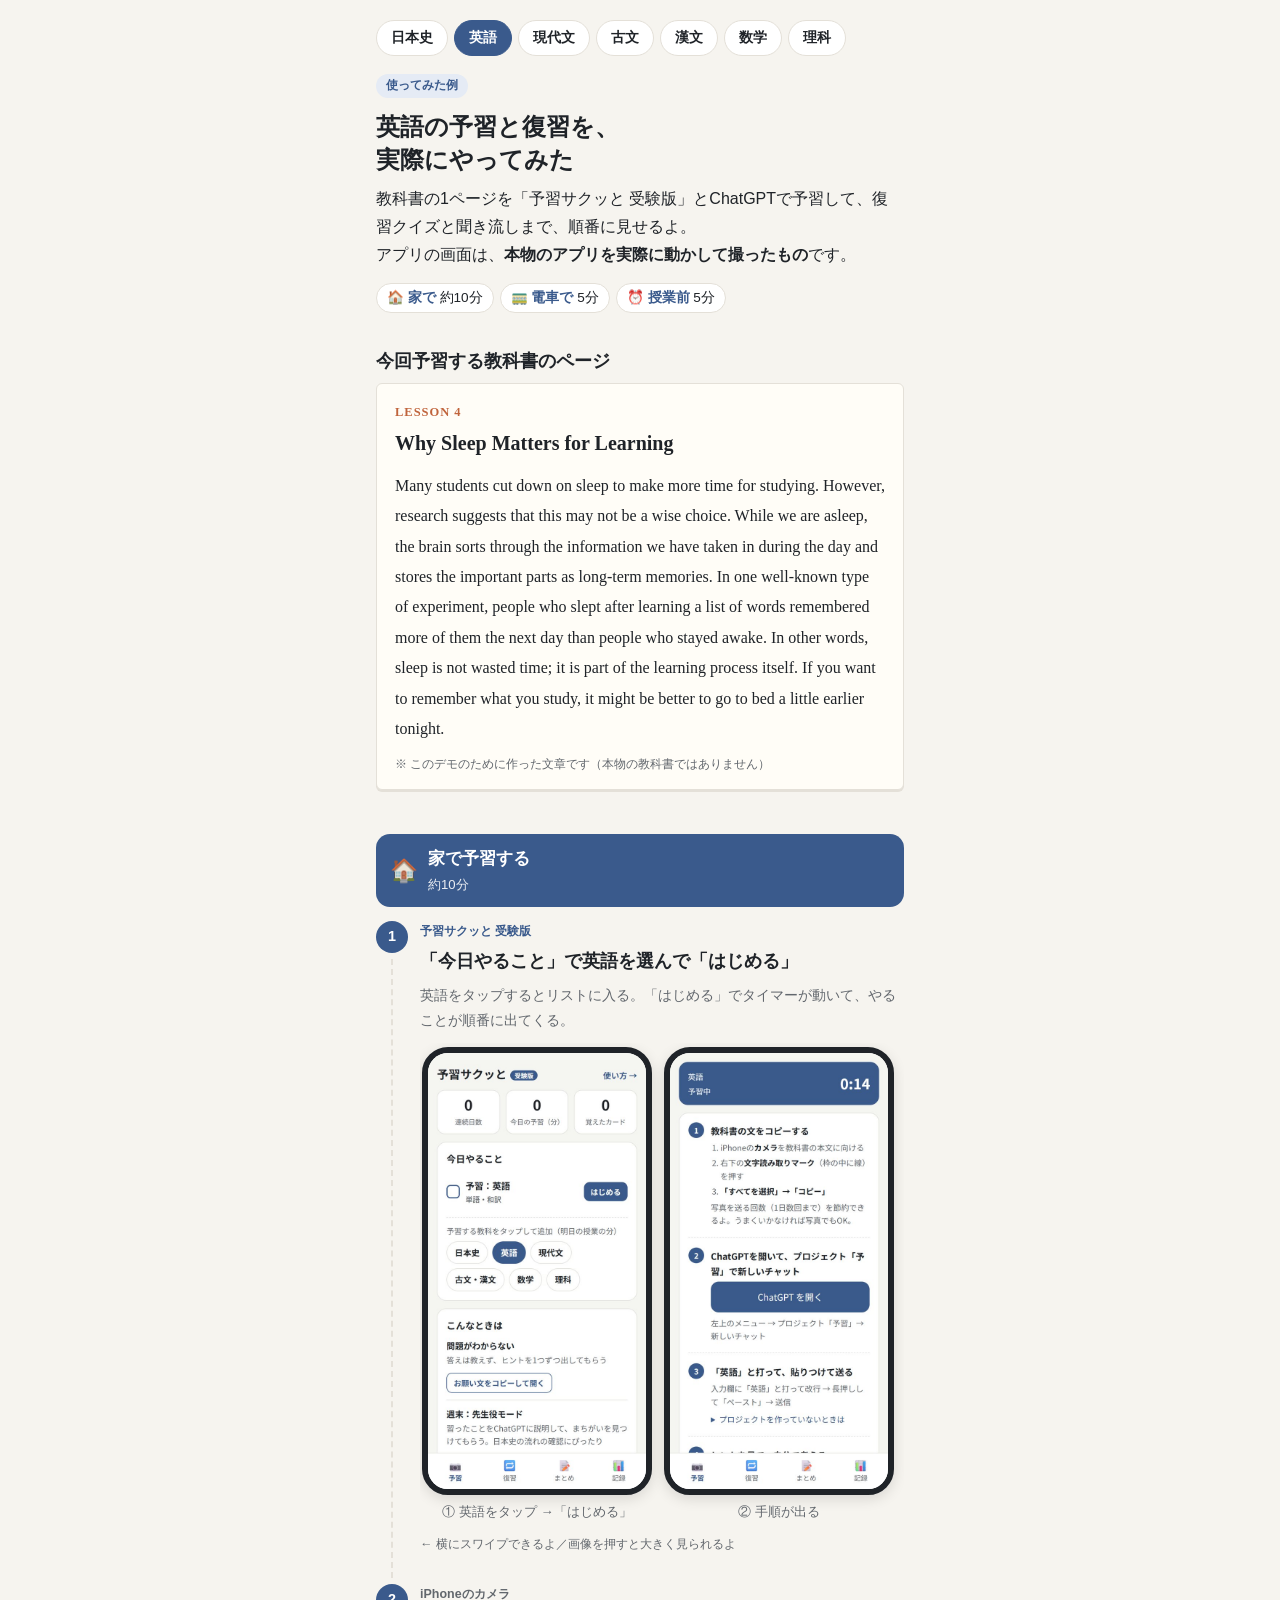
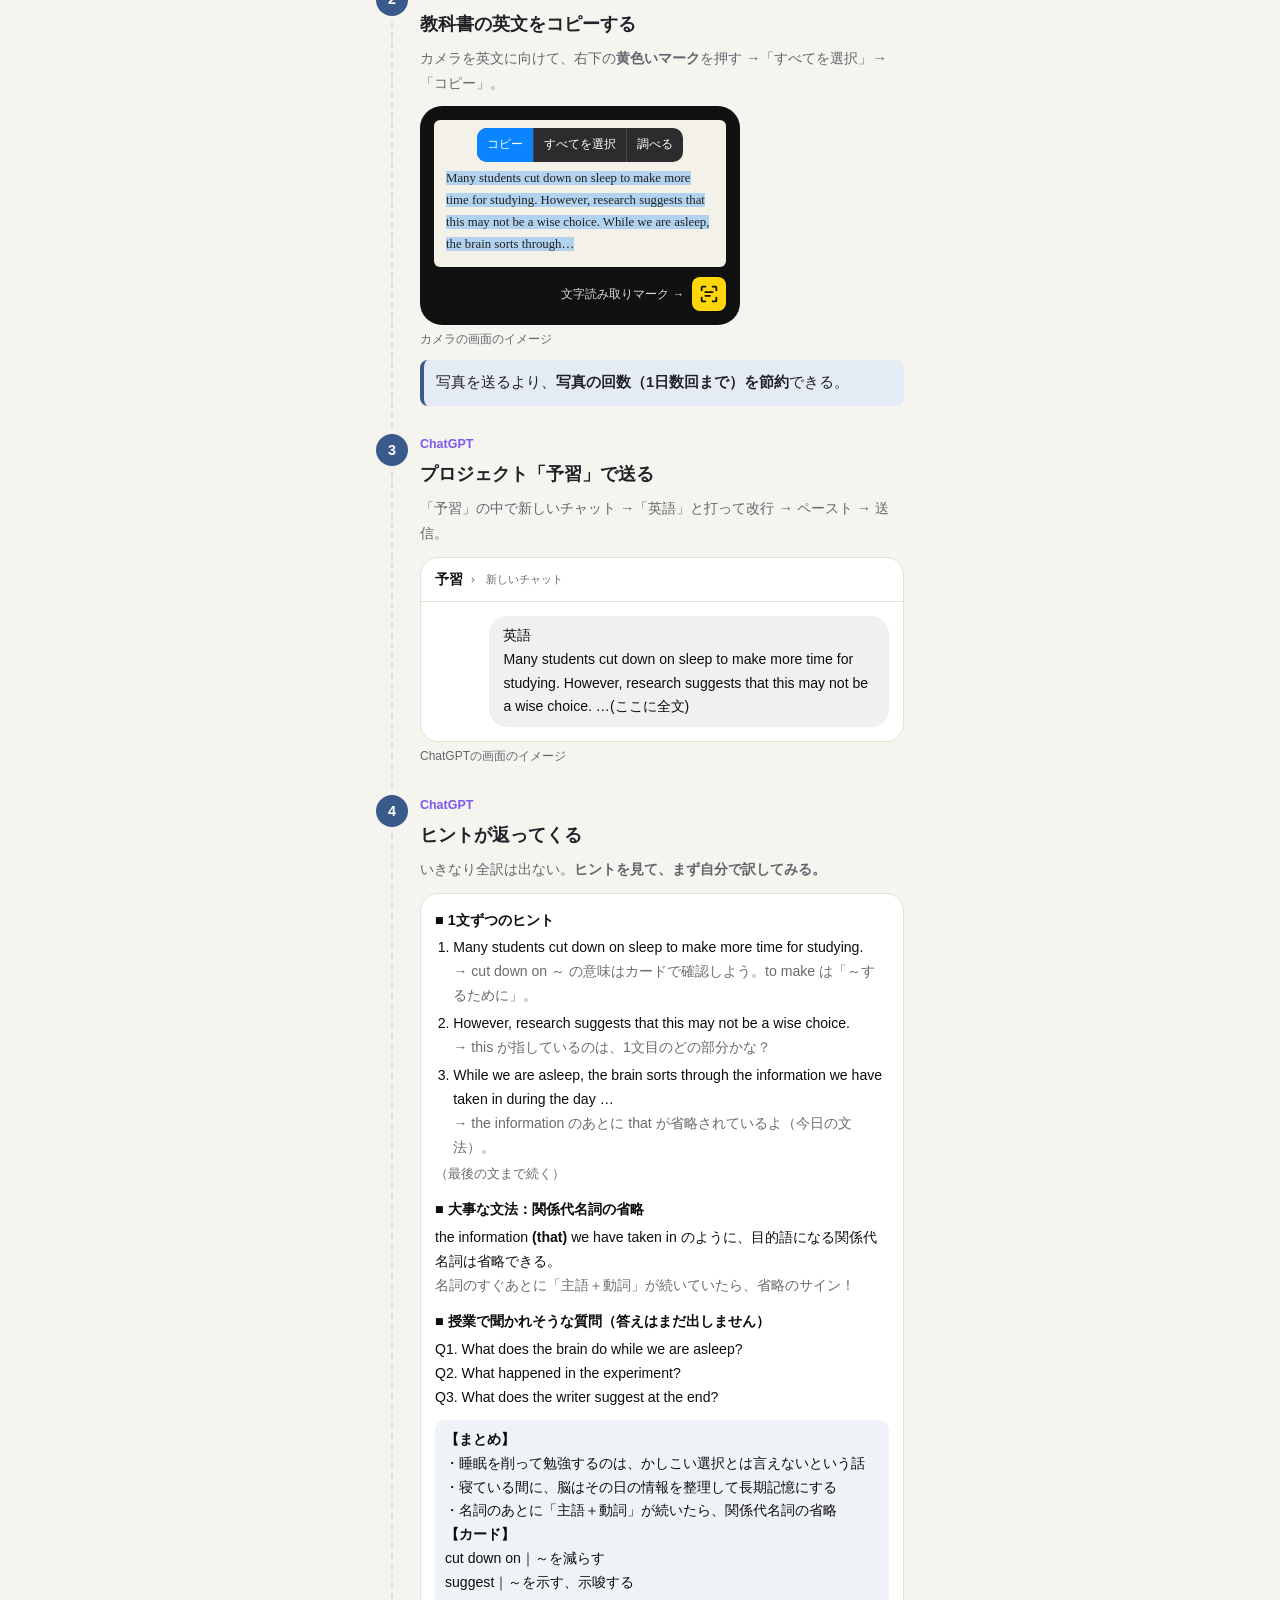
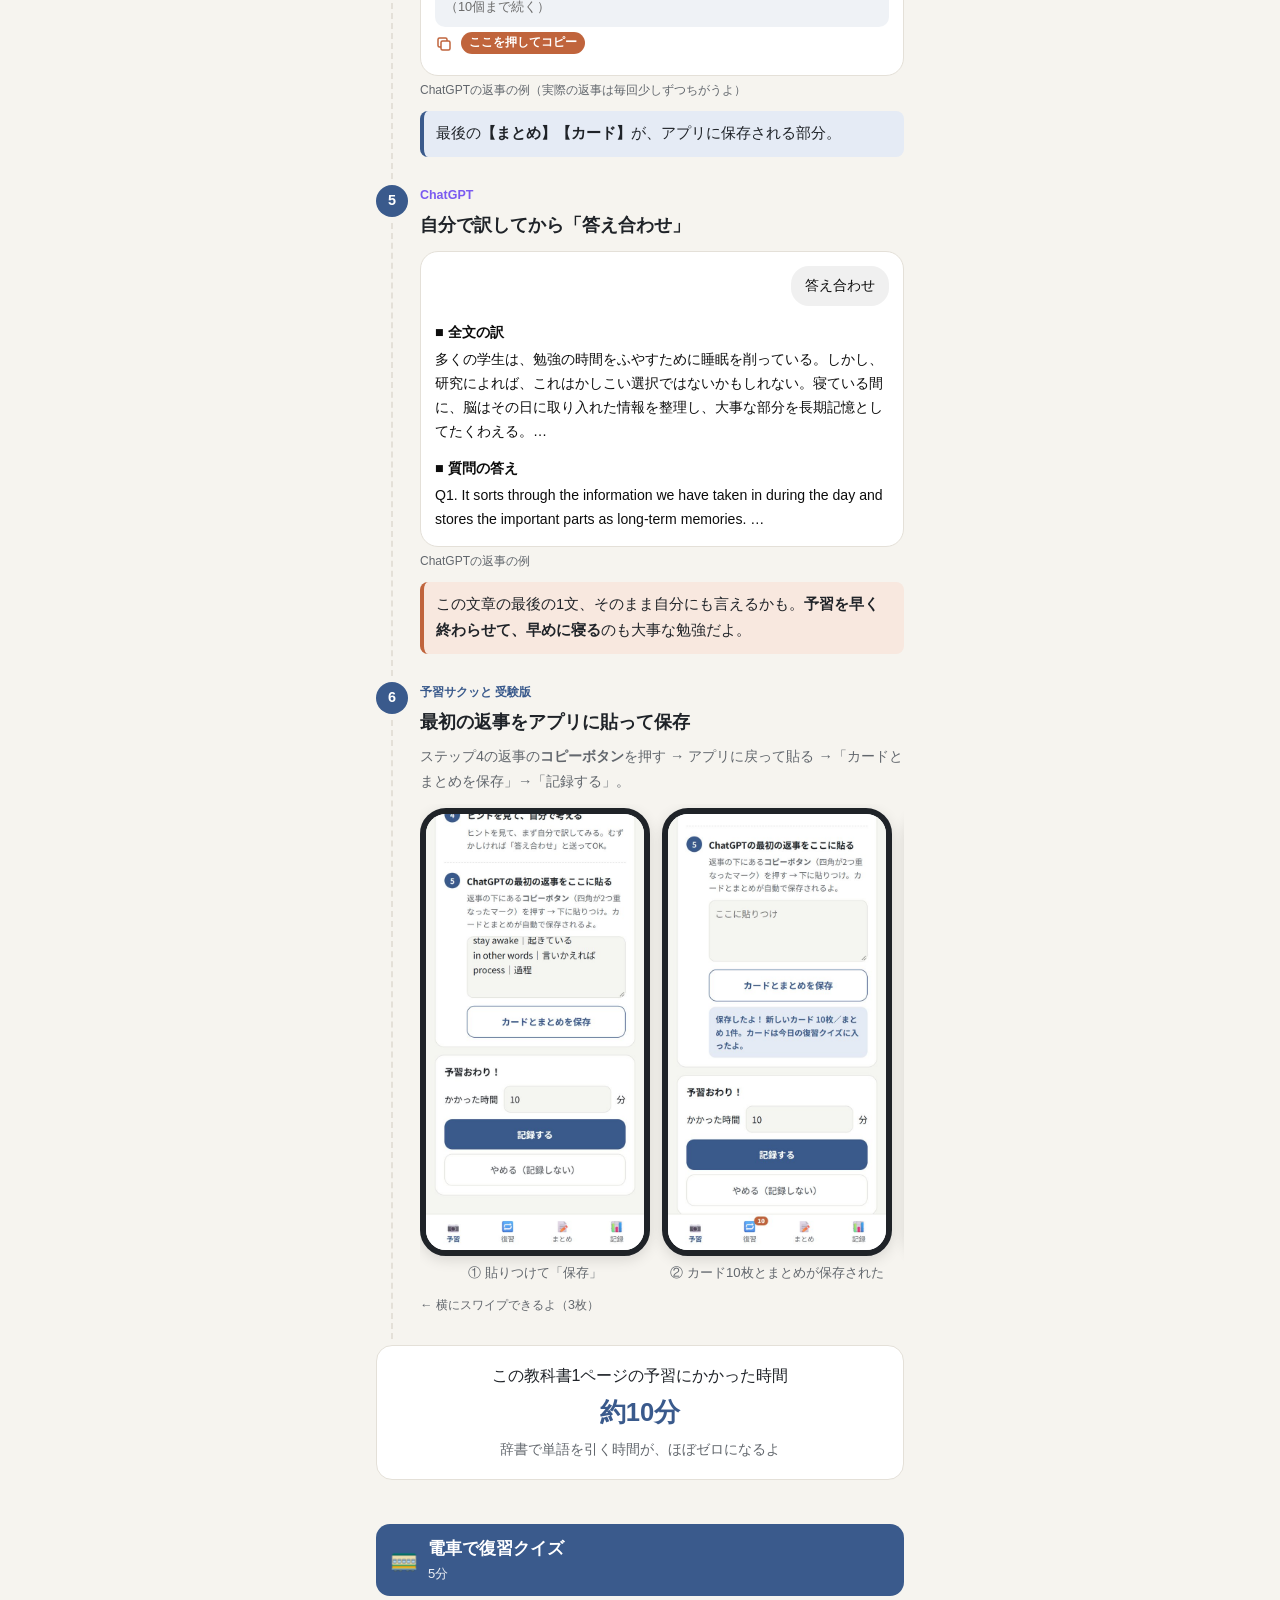
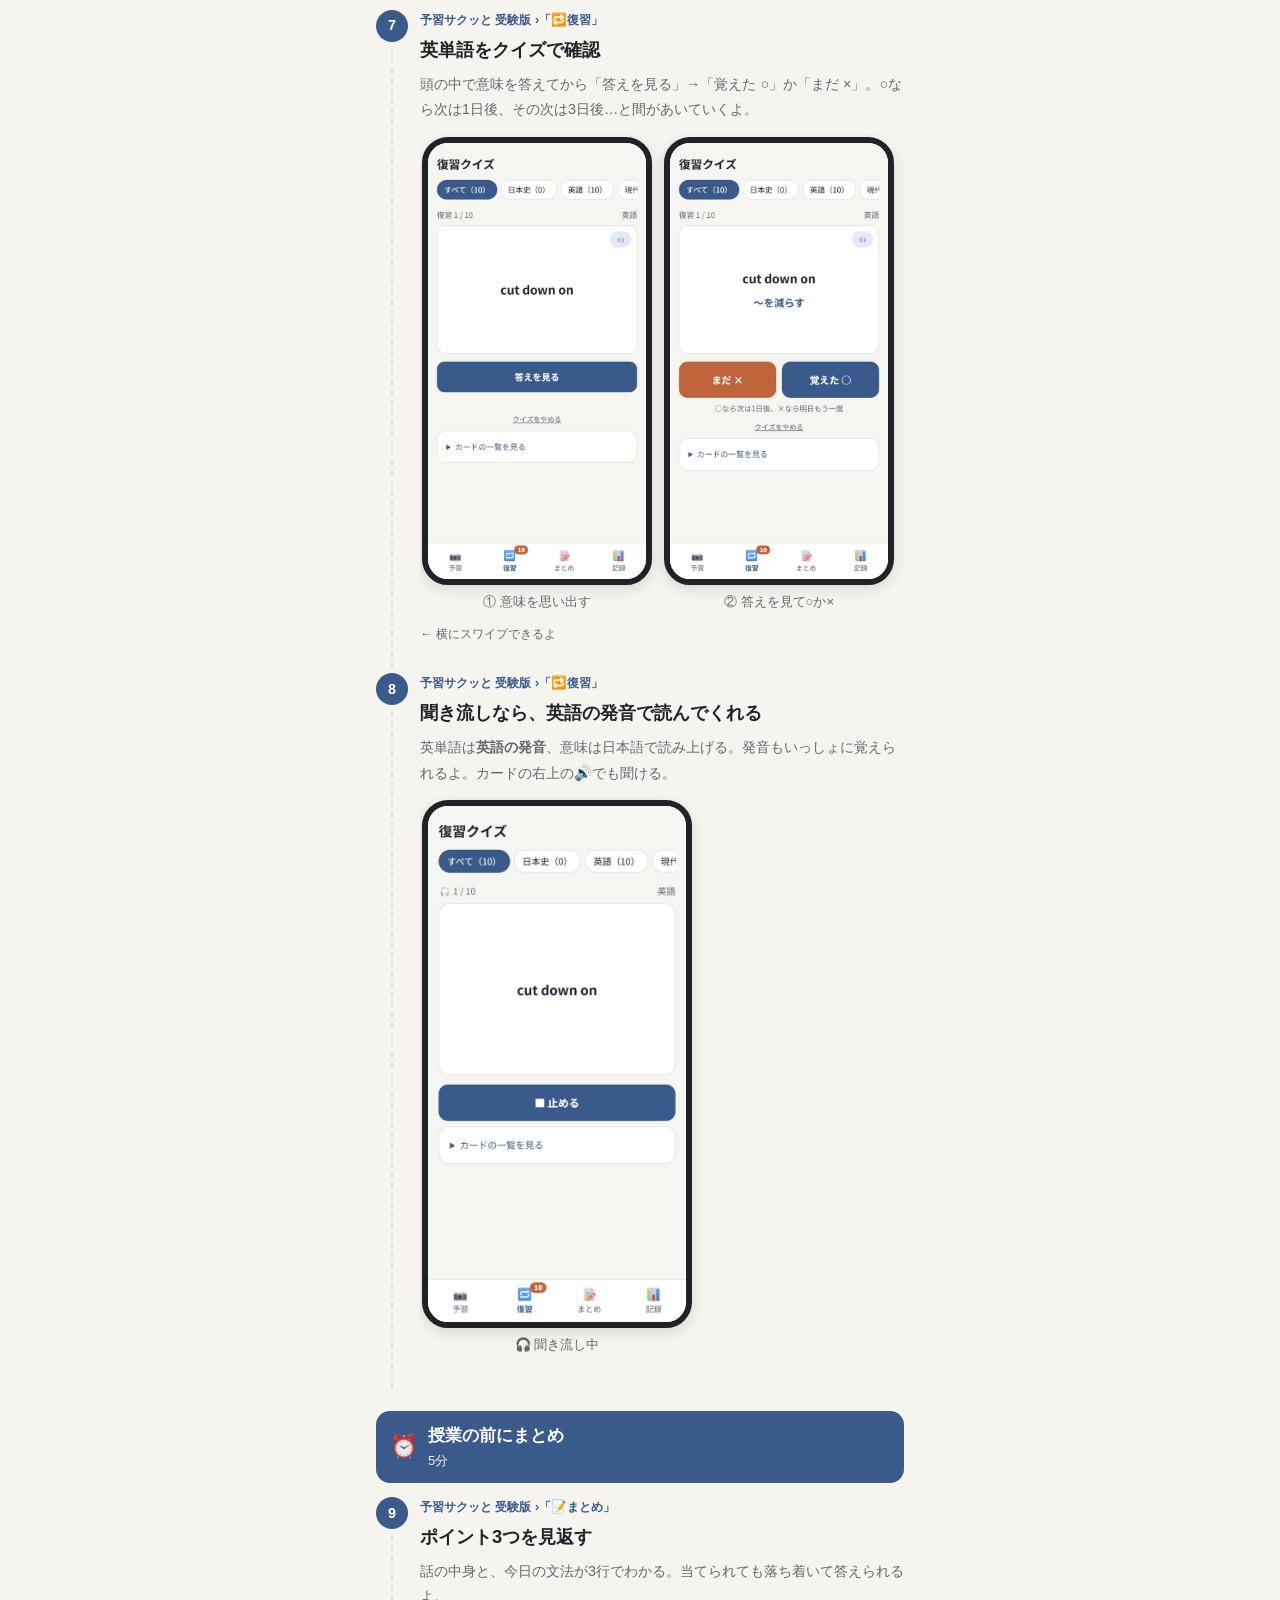
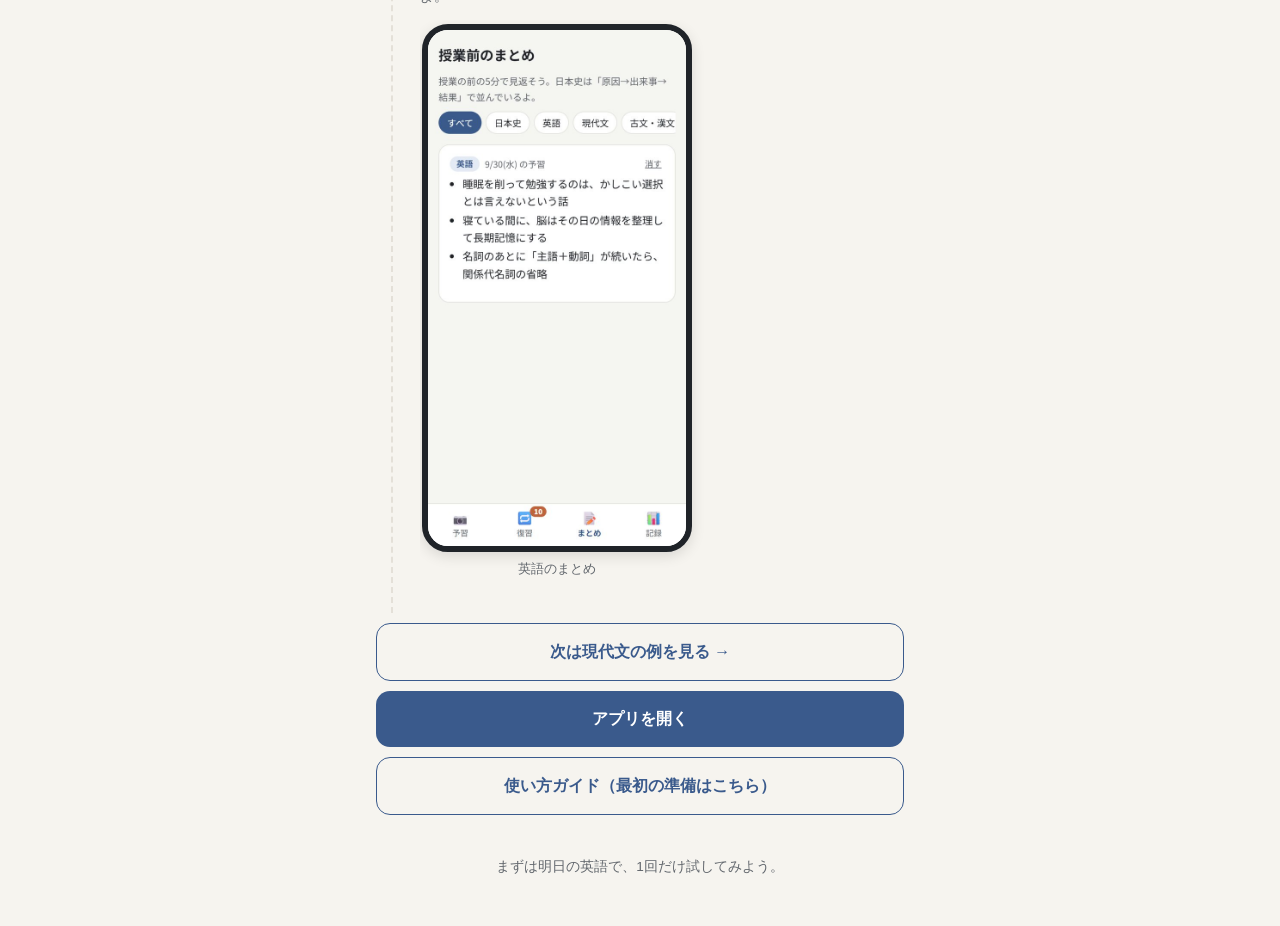
==== commit 66b7986f: "理科（生物基礎・免疫）と漢文（論語）の「使ってみた例」を追加、教科タブを7教科・2段表示に Co-Authored-By: Claude Opus 5.5 <noreply@anthropic.com" ====
--- a/demo-en.html
+++ b/demo-en.html
@@ -9,7 +9,7 @@
 <meta name="description" content="英語の教科書1ページを、予習サクッと 受験版とChatGPTで予習し、復習クイズ・聞き流しまでやってみた実例">
 <link rel="icon" href="favicon.png">
 <link rel="apple-touch-icon" href="apple-touch-icon.png">
-<link rel="stylesheet" href="demo/demo.css?v=1">
+<link rel="stylesheet" href="demo/demo.css?v=2">
 </head>
 <body>
 <div class="wrap">
@@ -19,7 +19,9 @@
     <a href="demo-en.html" class="on">英語</a>
     <a href="demo-ge.html">現代文</a>
     <a href="demo-ko.html">古文</a>
+    <a href="demo-kan.html">漢文</a>
     <a href="demo-ma.html">数学</a>
+    <a href="demo-sc.html">理科</a>
   </nav>
   <span class="tag">使ってみた例</span>
   <h1>英語の予習と復習を、<br>実際にやってみた</h1>
--- a/demo/demo.css
+++ b/demo/demo.css
@@ -202,7 +202,7 @@
 footer { margin-top: 40px; text-align: center; color: var(--sub); font-size: .85rem; }
 
 /* 教科の切りかえ */
-.subj-nav { display: flex; gap: 6px; overflow-x: auto; margin: 0 0 14px; padding-bottom: 2px; scrollbar-width: none; }
+.subj-nav { display: flex; flex-wrap: wrap; gap: 6px; margin: 0 0 14px; }
 .subj-nav::-webkit-scrollbar { display: none; }
 .subj-nav a {
   flex: none; text-decoration: none; font-size: .85rem; font-weight: 700;
